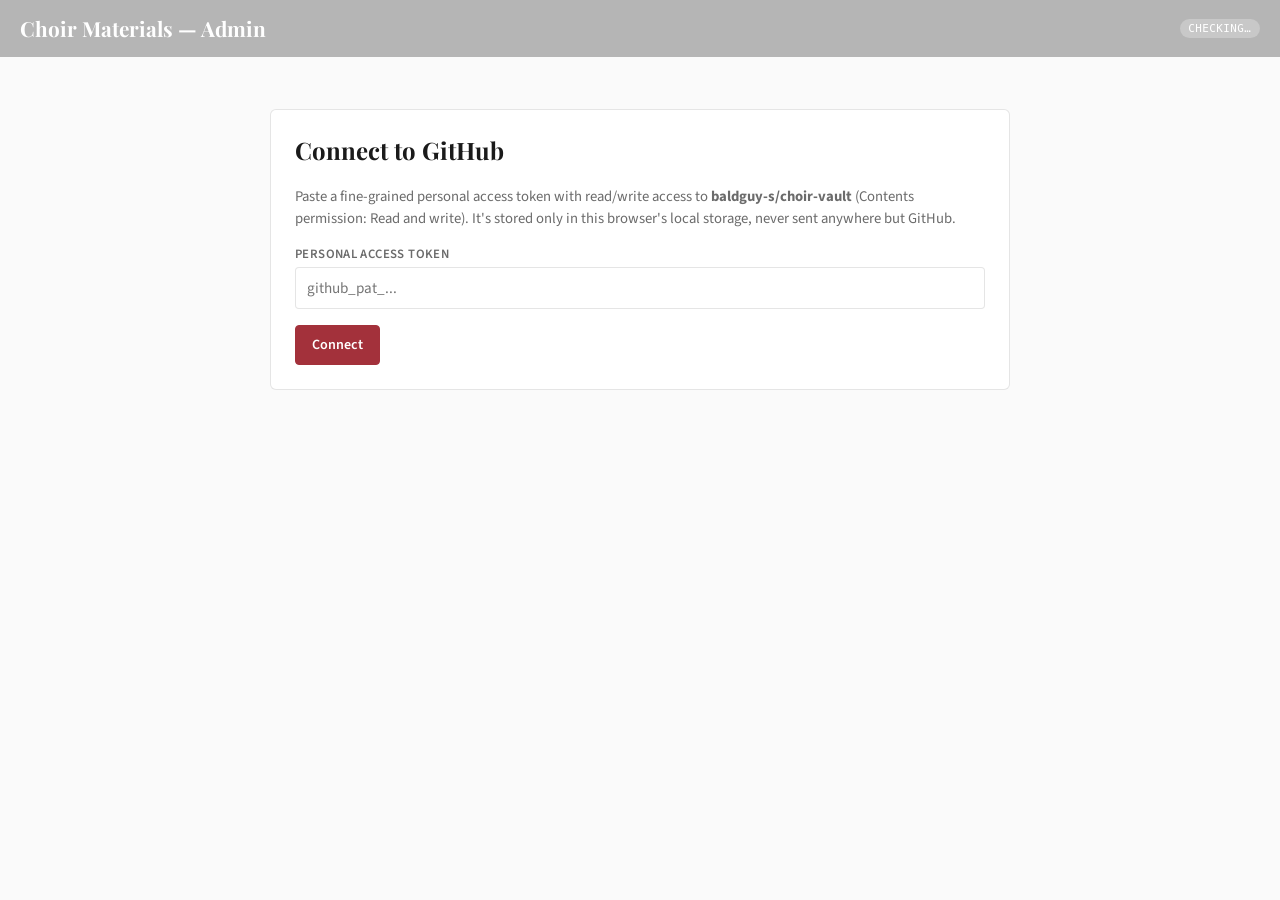
==== docs/choir-admin.html @ 335c47a0 "Fix link saving: auto-retry on stale SHA, add status feedback - saveSongs: on 422/409 conflict, re-f" ====
<!DOCTYPE html>
<html lang="en">
<head>
<meta charset="UTF-8">
<meta name="viewport" content="width=device-width, initial-scale=1">
<title>Choir Materials — Admin</title>
<link rel="preconnect" href="https://fonts.googleapis.com">
<link href="https://fonts.googleapis.com/css2?family=Playfair+Display:wght@600;700&family=Source+Sans+3:wght@400;600;700&display=swap" rel="stylesheet">
<style>
/* ================================================================
   Config — edit these three lines for your repo, then remove
   this comment. Everything else in the file is generic.
   ================================================================ */
:root {
  --paper: #FAFAFA;
  --red: #A3313B;
  --red-deep: #7E2530;
  --banner-gray: #B5B5B5;
  --offwhite: #F7F7F7;
  --ink: #1A1A1A;
  --slate: #6B6B6B;
  --line: rgba(0,0,0,0.10);
  --ok: #2F6B3A;
  --ok-bg: #E7F3E9;
  --warn-bg: #FBEAEA;
  --font-display: "Playfair Display", Georgia, serif;
  --font-body: "Source Sans 3", -apple-system, BlinkMacSystemFont, "Segoe UI", sans-serif;
  --font-mono: ui-monospace, SFMono-Regular, Menlo, Consolas, monospace;
}

* { box-sizing: border-box; }
html, body { margin: 0; padding: 0; background: var(--paper); color: var(--ink); font-family: var(--font-body); }
body { padding-bottom: 4rem; }
a { color: var(--red-deep); }
button { font-family: inherit; cursor: pointer; }
input, textarea, select { font-family: inherit; }
:focus-visible { outline: 2px solid var(--red-deep); outline-offset: 2px; }

.banner {
  background: var(--banner-gray);
  padding: 0.9rem 1.25rem;
  display: flex;
  align-items: center;
  gap: 0.75rem;
}
.banner h1 {
  font-family: var(--font-display);
  font-size: 1.3rem;
  font-weight: 700;
  color: #fff;
  margin: 0;
  flex: 1;
}
.conn-pill {
  font-family: var(--font-mono);
  font-size: 0.68rem;
  text-transform: uppercase;
  letter-spacing: 0.04em;
  padding: 0.2rem 0.55rem;
  border-radius: 999px;
  background: rgba(255,255,255,0.25);
  color: #fff;
}
.conn-pill.connected { background: var(--ok); }

.config-warning {
  background: var(--warn-bg);
  color: var(--red-deep);
  border-bottom: 1px solid var(--red);
  padding: 0.85rem 1.25rem;
  font-size: 0.9rem;
}
.config-warning code { background: rgba(0,0,0,0.06); padding: 0.1rem 0.3rem; border-radius: 3px; }

.wrap {
  max-width: 780px;
  margin: 0 auto;
  padding: 1.25rem;
}

/* PAT gate */
.gate-card {
  background: #fff;
  border: 1px solid var(--line);
  border-radius: 6px;
  padding: 1.5rem;
  margin-top: 2rem;
}
.gate-card h2 { font-family: var(--font-display); margin-top: 0; }
.gate-card p { color: var(--slate); font-size: 0.92rem; line-height: 1.5; }
.field-row { margin-bottom: 1rem; }
.field-row label {
  display: block;
  font-size: 0.8rem;
  font-weight: 600;
  color: var(--slate);
  margin-bottom: 0.3rem;
  text-transform: uppercase;
  letter-spacing: 0.03em;
}
.field-row input[type="text"],
.field-row input[type="password"],
.field-row input[type="url"],
.field-row textarea,
.field-row select {
  width: 100%;
  padding: 0.55rem 0.7rem;
  border: 1px solid var(--line);
  border-radius: 4px;
  font-size: 0.95rem;
  background: #fff;
  color: var(--ink);
}
.field-row textarea { resize: vertical; min-height: 4rem; }

.btn {
  display: inline-flex;
  align-items: center;
  gap: 0.4rem;
  padding: 0.55rem 1rem;
  border-radius: 4px;
  border: 1px solid var(--red);
  background: var(--red);
  color: #fff;
  font-weight: 600;
  font-size: 0.88rem;
}
.btn:hover { background: var(--red-deep); border-color: var(--red-deep); }
.btn.secondary { background: #fff; color: var(--red-deep); border-color: var(--red); }
.btn.secondary:hover { background: var(--warn-bg); }
.btn.plain { background: none; border-color: var(--line); color: var(--ink); }
.btn.danger { background: #fff; color: var(--red-deep); border-color: var(--red-deep); }
.btn.danger:hover { background: var(--red-deep); color: #fff; }
.btn:disabled { opacity: 0.55; cursor: default; }
.btn.small { padding: 0.35rem 0.7rem; font-size: 0.8rem; }

/* List view */
.toolbar { display: flex; gap: 0.6rem; margin-bottom: 1rem; flex-wrap: wrap; }
.toolbar input[type="search"] {
  flex: 1;
  min-width: 160px;
  padding: 0.55rem 0.7rem;
  border: 1px solid var(--line);
  border-radius: 4px;
  font-size: 0.95rem;
}

.tag-row { display: flex; gap: 0.35rem; flex-wrap: wrap; margin-bottom: 1rem; }
.tag-chip {
  font-family: var(--font-mono);
  font-size: 0.7rem;
  background: var(--offwhite);
  border: 1px solid var(--line);
  color: var(--slate);
  padding: 0.25rem 0.6rem;
  border-radius: 999px;
}
.tag-chip.active { background: var(--red); border-color: var(--red-deep); color: #fff; }

.song-row {
  background: #fff;
  border: 1px solid var(--line);
  border-left: 4px solid var(--banner-gray);
  border-radius: 4px;
  padding: 0.8rem 1rem;
  margin-bottom: 0.55rem;
  display: flex;
  align-items: center;
  gap: 0.75rem;
  cursor: pointer;
}
.song-row:hover { border-left-color: var(--red); }
.song-row .info { flex: 1; }
.song-row .title { font-family: var(--font-display); font-weight: 700; font-size: 1.05rem; }
.song-row .composer { color: var(--slate); font-size: 0.85rem; }
.song-row .counts { font-family: var(--font-mono); font-size: 0.72rem; color: var(--slate); margin-top: 0.2rem; }
.song-row .missing-flag { color: var(--red-deep); font-weight: 600; }

.empty-state { text-align: center; padding: 2.5rem 1rem; color: var(--slate); }
.empty-state .big { font-family: var(--font-display); font-size: 1.2rem; color: var(--ink); margin-bottom: 0.3rem; }

/* Detail view */
.detail-header { display: flex; align-items: center; gap: 0.75rem; margin-bottom: 1.25rem; }
.detail-header h2 { font-family: var(--font-display); margin: 0; flex: 1; }

.section-card {
  background: #fff;
  border: 1px solid var(--line);
  border-radius: 6px;
  padding: 1.1rem 1.2rem;
  margin-bottom: 1rem;
}
.section-card h3 {
  font-family: var(--font-mono);
  font-size: 0.75rem;
  text-transform: uppercase;
  letter-spacing: 0.06em;
  color: var(--red-deep);
  margin: 0 0 0.85rem;
}

.track-slot {
  display: flex;
  align-items: center;
  gap: 0.7rem;
  padding: 0.55rem 0;
  border-bottom: 1px solid var(--line);
}
.track-slot:last-child { border-bottom: none; }
.track-slot .part-name { width: 90px; font-weight: 600; font-size: 0.9rem; flex-shrink: 0; }
.track-slot .status { flex: 1; font-size: 0.82rem; color: var(--slate); }
.track-slot .status.present { color: var(--ok); }
.track-slot .status.uploading { color: var(--red-deep); }
.track-slot input[type="file"] { max-width: 160px; font-size: 0.78rem; }

.sheet-item {
  display: flex;
  align-items: center;
  gap: 0.6rem;
  padding: 0.5rem 0;
  border-bottom: 1px solid var(--line);
}
.sheet-item:last-child { border-bottom: none; }
.sheet-item img { width: 44px; height: 58px; object-fit: cover; border: 1px solid var(--line); border-radius: 3px; }
.sheet-pdf-thumb { width: 44px; height: 58px; border: 1px solid var(--line); border-radius: 3px; display: flex; align-items: center; justify-content: center; font-family: var(--font-mono); font-size: 0.6rem; font-weight: 700; color: var(--red); background: var(--offwhite); letter-spacing: 0.05em; flex-shrink: 0; }
.sheet-item .label-input { flex: 1; }
.sheet-item .reorder-btns { display: flex; flex-direction: column; gap: 2px; }
.sheet-item .reorder-btns button { padding: 0.1rem 0.4rem; font-size: 0.7rem; }

.link-item { display: flex; gap: 0.5rem; align-items: center; padding: 0.4rem 0; border-bottom: 1px solid var(--line); }
.link-item:last-child { border-bottom: none; }
.link-item input { flex: 1; }

.add-row { margin-top: 0.75rem; padding-top: 0.75rem; border-top: 1px dashed var(--line); }

.save-status { font-size: 0.8rem; color: var(--slate); margin-top: 0.5rem; }

.toast {
  position: fixed;
  bottom: 1.25rem;
  left: 50%;
  transform: translateX(-50%);
  background: var(--ink);
  color: #fff;
  padding: 0.6rem 1.1rem;
  border-radius: 6px;
  font-size: 0.85rem;
  z-index: 100;
  max-width: 90vw;
  box-shadow: 0 4px 14px rgba(0,0,0,0.25);
}
.toast.error { background: var(--red-deep); }

.checkbox-row { display: flex; align-items: center; gap: 0.5rem; font-size: 0.88rem; color: var(--slate); margin: 0.6rem 0; }

.danger-zone { border: 1px solid var(--red-deep); background: var(--warn-bg); }
</style>
</head>
<body>

<div class="banner">
  <h1>Choir Materials — Admin</h1>
  <span class="conn-pill" id="conn-pill">Checking&hellip;</span>
</div>

<div id="config-warning" class="config-warning" style="display:none">
  Repo not configured. Open this file and set <code>GH_OWNER</code> and
  <code>GH_REPO</code> near the top of the <code>&lt;script&gt;</code> block
  before using this page.
</div>

<div class="wrap" id="app-root"></div>

<script>
/* ================================================================
   CONFIG — set these three values for your repo
   ================================================================ */
const GH_OWNER = 'baldguy-s';
const GH_REPO  = 'choir-vault';
const GH_BRANCH = 'main';   // <-- branch to write to

const GH_PLACEHOLDERS = (GH_OWNER === 'owner' || GH_REPO === 'repo');
const PAT_STORAGE_KEY = 'gh_pat_choir_music';
const SONGS_PATH = 'docs/data/songs.json';
const TRACK_PARTS = ['Demo', 'Soprano', 'Alto', 'Tenor', 'Bass'];
const GH_API = 'https://api.github.com';

let STATE = {
  songs: [],
  sha: null,
  activeTag: null,
  searchQuery: '',
};

const root = document.getElementById('app-root');
const connPill = document.getElementById('conn-pill');

init();

async function init() {
  if (GH_PLACEHOLDERS) {
    document.getElementById('config-warning').style.display = 'block';
    connPill.textContent = 'Not configured';
    return;
  }

  const token = localStorage.getItem(PAT_STORAGE_KEY);
  if (!token) {
    renderPatGate();
    return;
  }

  connPill.textContent = 'Connecting…';
  try {
    await loadSongs();
    connPill.textContent = 'Connected';
    connPill.classList.add('connected');
    renderList();
  } catch (err) {
    console.error(err);
    connPill.textContent = 'Connection failed';
    renderPatGate(err.message);
  }
}

/* ---------------- PAT gate ---------------- */

function renderPatGate(errorMsg) {
  root.innerHTML = `
    <div class="gate-card">
      <h2>Connect to GitHub</h2>
      <p>Paste a fine-grained personal access token with read/write access to
      <strong>${escapeHtml(GH_OWNER)}/${escapeHtml(GH_REPO)}</strong> (Contents
      permission: Read and write). It's stored only in this browser's local
      storage, never sent anywhere but GitHub.</p>
      ${errorMsg ? `<p style="color:var(--red-deep)">${escapeHtml(errorMsg)}</p>` : ''}
      <div class="field-row">
        <label for="pat-input">Personal access token</label>
        <input type="password" id="pat-input" placeholder="github_pat_..." autocomplete="off">
      </div>
      <button class="btn" id="pat-save-btn">Connect</button>
    </div>`;

  document.getElementById('pat-save-btn').addEventListener('click', async () => {
    const val = document.getElementById('pat-input').value.trim();
    if (!val) return;
    localStorage.setItem(PAT_STORAGE_KEY, val);
    connPill.textContent = 'Connecting…';
    try {
      await loadSongs();
      connPill.textContent = 'Connected';
      connPill.classList.add('connected');
      renderList();
    } catch (err) {
      localStorage.removeItem(PAT_STORAGE_KEY);
      renderPatGate('Could not connect — check the token and repo permissions, then try again.');
    }
  });
}

/* ---------------- GitHub Contents API ---------------- */

function ghHeaders() {
  const token = localStorage.getItem(PAT_STORAGE_KEY);
  return {
    'Authorization': `Bearer ${token}`,
    'Accept': 'application/vnd.github+json',
  };
}

async function ghGetFile(path) {
  const res = await fetch(`${GH_API}/repos/${GH_OWNER}/${GH_REPO}/contents/${path}?ref=${GH_BRANCH}`, {
    headers: ghHeaders(),
  });
  if (res.status === 404) return null;
  if (!res.ok) throw new Error(`GitHub GET ${path} failed (${res.status})`);
  const data = await res.json();
  return { sha: data.sha, content: b64DecodeUnicode(data.content) };
}

async function ghPutText(path, contentStr, message, sha) {
  const body = {
    message,
    content: b64EncodeUnicode(contentStr),
    branch: GH_BRANCH,
  };
  if (sha) body.sha = sha;
  const res = await fetch(`${GH_API}/repos/${GH_OWNER}/${GH_REPO}/contents/${path}`, {
    method: 'PUT',
    headers: { ...ghHeaders(), 'Content-Type': 'application/json' },
    body: JSON.stringify(body),
  });
  if (!res.ok) {
    const err = await res.json().catch(() => ({}));
    throw new Error(`Save failed (${res.status}): ${err.message || 'unknown error'}`);
  }
  return res.json();
}

async function ghPutBase64(path, base64Content, message, sha) {
  const body = { message, content: base64Content, branch: GH_BRANCH };
  if (sha) body.sha = sha;
  const res = await fetch(`${GH_API}/repos/${GH_OWNER}/${GH_REPO}/contents/${path}`, {
    method: 'PUT',
    headers: { ...ghHeaders(), 'Content-Type': 'application/json' },
    body: JSON.stringify(body),
  });
  if (!res.ok) {
    const err = await res.json().catch(() => ({}));
    throw new Error(`Upload failed (${res.status}): ${err.message || 'unknown error'}`);
  }
  return res.json();
}

async function ghDeleteFile(path, sha, message) {
  const res = await fetch(`${GH_API}/repos/${GH_OWNER}/${GH_REPO}/contents/${path}`, {
    method: 'DELETE',
    headers: { ...ghHeaders(), 'Content-Type': 'application/json' },
    body: JSON.stringify({ message, sha, branch: GH_BRANCH }),
  });
  return res.ok;
}

async function loadSongs() {
  const file = await ghGetFile(SONGS_PATH);
  if (!file) {
    STATE.songs = [];
    STATE.sha = null;
    return;
  }
  const parsed = JSON.parse(file.content);
  STATE.songs = parsed.songs || [];
  STATE.sha = file.sha;
}

async function saveSongs(message) {
  const contentStr = JSON.stringify({ songs: STATE.songs }, null, 2) + '\n';
  try {
    const result = await ghPutText(SONGS_PATH, contentStr, message, STATE.sha);
    STATE.sha = result.content.sha;
  } catch (err) {
    if (/\b(422|409)\b/.test(err.message)) {
      // SHA is stale (repo was updated outside this session) — refresh and retry once
      const fresh = await ghGetFile(SONGS_PATH);
      if (fresh) STATE.sha = fresh.sha;
      const result = await ghPutText(SONGS_PATH, contentStr, message, STATE.sha);
      STATE.sha = result.content.sha;
    } else {
      throw err;
    }
  }
}

/* ---------------- List view ---------------- */

function renderList() {
  const allTags = Array.from(new Set(STATE.songs.flatMap(s => s.tags || []))).sort();
  let filtered = STATE.songs;
  if (STATE.activeTag) filtered = filtered.filter(s => (s.tags || []).includes(STATE.activeTag));
  if (STATE.searchQuery) {
    const q = STATE.searchQuery.toLowerCase();
    filtered = filtered.filter(s => s.title.toLowerCase().includes(q) || (s.composer || '').toLowerCase().includes(q));
  }
  filtered = filtered.slice().sort((a, b) => a.title.localeCompare(b.title));

  let html = `
    <div class="toolbar">
      <input type="search" id="search-input" placeholder="Search songs or composers…" value="${escapeAttr(STATE.searchQuery)}">
      <button class="btn" id="add-song-btn">+ Add song</button>
    </div>`;

  if (allTags.length) {
    html += `<div class="tag-row">
      <button class="tag-chip ${!STATE.activeTag ? 'active' : ''}" data-tag="">All</button>
      ${allTags.map(t => `<button class="tag-chip ${STATE.activeTag === t ? 'active' : ''}" data-tag="${escapeAttr(t)}">${escapeHtml(t)}</button>`).join('')}
    </div>`;
  }

  if (!filtered.length) {
    html += `<div class="empty-state"><div class="big">No songs</div><div>Add one to get started.</div></div>`;
  } else {
    html += filtered.map(song => `
      <div class="song-row" data-id="${escapeAttr(song.id)}">
        <div class="info">
          <div class="title">${escapeHtml(song.title)}</div>
          ${song.composer ? `<div class="composer">${escapeHtml(song.composer)}</div>` : ''}
          <div class="counts">${(song.tracks || []).length} track(s) &middot; ${(song.sheetMusic || []).length} page(s) &middot; ${(song.links || []).length} link(s)</div>
        </div>
      </div>`).join('');
  }

  root.innerHTML = html;

  document.getElementById('search-input').addEventListener('input', (e) => {
    STATE.searchQuery = e.target.value;
    renderList();
    document.getElementById('search-input').focus();
    const el = document.getElementById('search-input');
    el.selectionStart = el.selectionEnd = el.value.length;
  });
  document.getElementById('add-song-btn').addEventListener('click', () => renderAddSongForm());
  document.querySelectorAll('.tag-chip').forEach(chip => {
    chip.addEventListener('click', () => { STATE.activeTag = chip.dataset.tag || null; renderList(); });
  });
  document.querySelectorAll('.song-row').forEach(row => {
    row.addEventListener('click', () => renderDetail(row.dataset.id));
  });
}

function renderAddSongForm() {
  root.innerHTML = `
    <div class="detail-header">
      <button class="btn plain" id="back-btn">&larr; Back</button>
      <h2>Add song</h2>
    </div>
    <div class="section-card">
      <div class="field-row"><label for="new-title">Title</label><input type="text" id="new-title"></div>
      <div class="field-row"><label for="new-composer">Composer</label><input type="text" id="new-composer"></div>
      <div class="field-row"><label for="new-tags">Tags (comma separated)</label><input type="text" id="new-tags" placeholder="Hymn, Sunday Service"></div>
      <div class="field-row"><label for="new-notes">Notes</label><textarea id="new-notes"></textarea></div>
      <button class="btn" id="create-song-btn">Create song</button>
      <div class="save-status" id="create-status"></div>
    </div>`;

  document.getElementById('back-btn').addEventListener('click', renderList);
  document.getElementById('create-song-btn').addEventListener('click', async () => {
    const title = document.getElementById('new-title').value.trim();
    if (!title) { document.getElementById('create-status').textContent = 'Title is required.'; return; }
    const id = slugify(title);
    if (STATE.songs.some(s => s.id === id)) {
      document.getElementById('create-status').textContent = `A song with id "${id}" already exists — use a different title or edit that song instead.`;
      return;
    }
    const composer = document.getElementById('new-composer').value.trim();
    const tags = document.getElementById('new-tags').value.split(',').map(t => t.trim()).filter(Boolean);
    const notes = document.getElementById('new-notes').value.trim();

    const newSong = { id, title, composer, tags, notes, tracks: [], sheetMusic: [], links: [] };
    STATE.songs.push(newSong);

    const statusEl = document.getElementById('create-status');
    statusEl.textContent = 'Saving…';
    try {
      await saveSongs(`Add song: ${title}`);
      renderDetail(id);
    } catch (err) {
      STATE.songs.pop();
      statusEl.textContent = err.message;
    }
  });
}

/* ---------------- Detail view ---------------- */

function findSong(id) { return STATE.songs.find(s => s.id === id); }

function renderDetail(id) {
  const song = findSong(id);
  if (!song) { renderList(); return; }

  song.tracks = song.tracks || [];
  song.sheetMusic = song.sheetMusic || [];
  song.links = song.links || [];

  root.innerHTML = `
    <div class="detail-header">
      <button class="btn plain" id="back-btn">&larr; Back</button>
      <h2>${escapeHtml(song.title)}</h2>
    </div>

    <div class="section-card">
      <h3>Song info</h3>
      <div class="field-row"><label>Title</label><input type="text" id="edit-title" value="${escapeAttr(song.title)}"></div>
      <div class="field-row"><label>Composer</label><input type="text" id="edit-composer" value="${escapeAttr(song.composer || '')}"></div>
      <div class="field-row"><label>Tags (comma separated)</label><input type="text" id="edit-tags" value="${escapeAttr((song.tags || []).join(', '))}"></div>
      <div class="field-row"><label>Notes</label><textarea id="edit-notes">${escapeHtml(song.notes || '')}</textarea></div>
      <button class="btn" id="save-info-btn">Save info</button>
      <div class="save-status" id="info-status"></div>
    </div>

    <div class="section-card">
      <h3>Practice tracks</h3>
      <div id="tracks-list"></div>
    </div>

    <div class="section-card">
      <h3>Sheet music</h3>
      <div id="sheets-list"></div>
      <div class="add-row">
        <label class="field-row" style="margin-bottom:0.4rem">
          <span style="display:block;font-size:0.8rem;font-weight:600;color:var(--slate);text-transform:uppercase;letter-spacing:0.03em;margin-bottom:0.3rem">Add a page</span>
          <input type="file" id="add-sheet-input" accept="image/*,.pdf,application/pdf">
        </label>
      </div>
    </div>

    <div class="section-card">
      <h3>Reference links</h3>
      <div id="links-list"></div>
      <div class="add-row">
        <div class="field-row"><label>Label</label><input type="text" id="new-link-label" placeholder="Reference recording"></div>
        <div class="field-row"><label>URL</label><input type="url" id="new-link-url" placeholder="https://"></div>
        <button class="btn secondary small" id="add-link-btn">+ Add link</button>
        <div class="save-status" id="link-status"></div>
      </div>
    </div>

    <div class="section-card danger-zone">
      <h3 style="color:var(--red-deep)">Delete song</h3>
      <p style="font-size:0.85rem;color:var(--slate);margin-top:0">Removes this song from the list. Files in the repo are kept by default.</p>
      <label class="checkbox-row"><input type="checkbox" id="delete-files-checkbox"> Also delete this song's audio and image files from the repo</label>
      <button class="btn danger" id="delete-song-btn">Delete song</button>
    </div>
  `;

  document.getElementById('back-btn').addEventListener('click', renderList);
  wireInfoSave(song);
  renderTracks(song);
  renderSheets(song);
  renderLinks(song);
  wireDeleteSong(song);
}

function wireInfoSave(song) {
  document.getElementById('save-info-btn').addEventListener('click', async () => {
    const statusEl = document.getElementById('info-status');
    const prev = { title: song.title, composer: song.composer, tags: song.tags, notes: song.notes };
    song.title = document.getElementById('edit-title').value.trim() || song.title;
    song.composer = document.getElementById('edit-composer').value.trim();
    song.tags = document.getElementById('edit-tags').value.split(',').map(t => t.trim()).filter(Boolean);
    song.notes = document.getElementById('edit-notes').value.trim();
    statusEl.textContent = 'Saving…';
    try {
      await saveSongs(`Update info: ${song.title}`);
      statusEl.textContent = 'Saved.';
    } catch (err) {
      Object.assign(song, prev);
      statusEl.textContent = err.message;
    }
  });
}

/* ---- Tracks ---- */

function renderTracks(song) {
  const listEl = document.getElementById('tracks-list');
  listEl.innerHTML = TRACK_PARTS.map(part => {
    const existing = song.tracks.find(t => t.part === part);
    return `
      <div class="track-slot" data-part="${escapeAttr(part)}">
        <div class="part-name">${escapeHtml(part)}</div>
        <div class="status ${existing ? 'present' : ''}" id="status-${slugify(part)}">${existing ? 'Uploaded' : 'No file'}</div>
        <input type="file" accept="audio/*" data-part="${escapeAttr(part)}" class="track-upload">
        ${existing ? `<button class="btn plain small remove-track-btn" data-part="${escapeAttr(part)}">Remove</button>` : ''}
      </div>`;
  }).join('');

  listEl.querySelectorAll('.track-upload').forEach(input => {
    input.addEventListener('change', (e) => handleTrackUpload(song, input.dataset.part, e.target.files[0]));
  });
  listEl.querySelectorAll('.remove-track-btn').forEach(btn => {
    btn.addEventListener('click', () => handleTrackRemove(song, btn.dataset.part));
  });
}

async function handleTrackUpload(song, part, file) {
  if (!file) return;
  if (file.size > 15 * 1024 * 1024) {
    if (!confirm(`This file is ${(file.size / 1024 / 1024).toFixed(1)} MB — larger than the recommended 15 MB limit. Upload anyway?`)) return;
  }
  const statusEl = document.getElementById(`status-${slugify(part)}`);
  statusEl.textContent = 'Uploading…';
  statusEl.classList.add('uploading');
  try {
    const base64 = await fileToBase64(file);
    const ext = (file.name.split('.').pop() || 'mp3').toLowerCase();
    const appPath = `audio/${song.id}/${slugify(part)}.${ext}`;
    const repoPath = `docs/${appPath}`;

    const existingFile = await ghGetFile(repoPath).catch(() => null);
    await ghPutBase64(repoPath, base64, `Upload ${part} track: ${song.title}`, existingFile ? existingFile.sha : undefined);

    const trackIndex = song.tracks.findIndex(t => t.part === part);
    const trackEntry = { part, file: appPath };
    if (trackIndex >= 0) song.tracks[trackIndex] = trackEntry;
    else song.tracks.push(trackEntry);

    await saveSongs(`Update tracks: ${song.title}`);
    renderTracks(song);
  } catch (err) {
    statusEl.textContent = err.message;
    statusEl.classList.remove('uploading');
  }
}

async function handleTrackRemove(song, part) {
  if (!confirm(`Remove the ${part} track? This deletes the entry, not the file in the repo.`)) return;
  song.tracks = song.tracks.filter(t => t.part !== part);
  try {
    await saveSongs(`Remove track: ${part} — ${song.title}`);
    renderTracks(song);
  } catch (err) {
    showToast(err.message, true);
  }
}

/* ---- Sheet music ---- */

function renderSheets(song) {
  const listEl = document.getElementById('sheets-list');
  if (!song.sheetMusic.length) {
    listEl.innerHTML = `<div style="color:var(--slate);font-size:0.88rem">No pages yet.</div>`;
  } else {
    listEl.innerHTML = song.sheetMusic.map((s, i) => `
      <div class="sheet-item" data-index="${i}">
        ${isPdf(s.file)
          ? `<div class="sheet-pdf-thumb">PDF</div>`
          : `<img src="https://raw.githubusercontent.com/${GH_OWNER}/${GH_REPO}/${GH_BRANCH}/docs/${s.file}" alt="">`}
        <input type="text" class="label-input sheet-label-input" value="${escapeAttr(s.label || '')}" placeholder="Label">
        <div class="reorder-btns">
          <button class="btn plain sheet-up" ${i === 0 ? 'disabled' : ''}>&uarr;</button>
          <button class="btn plain sheet-down" ${i === song.sheetMusic.length - 1 ? 'disabled' : ''}>&darr;</button>
        </div>
        <button class="btn plain small sheet-remove">Remove</button>
      </div>`).join('');
  }

  listEl.querySelectorAll('.sheet-label-input').forEach((input, i) => {
    input.addEventListener('change', async () => {
      song.sheetMusic[i].label = input.value.trim();
      try { await saveSongs(`Update sheet label: ${song.title}`); }
      catch (err) { showToast(err.message, true); }
    });
  });
  listEl.querySelectorAll('.sheet-up').forEach((btn, i) => {
    btn.addEventListener('click', () => moveSheet(song, i, i - 1));
  });
  listEl.querySelectorAll('.sheet-down').forEach((btn, i) => {
    btn.addEventListener('click', () => moveSheet(song, i, i + 1));
  });
  listEl.querySelectorAll('.sheet-remove').forEach((btn, i) => {
    btn.addEventListener('click', () => removeSheet(song, i));
  });

  document.getElementById('add-sheet-input').onchange = (e) => handleSheetUpload(song, e.target.files[0]);
}

async function moveSheet(song, from, to) {
  if (to < 0 || to >= song.sheetMusic.length) return;
  const [item] = song.sheetMusic.splice(from, 1);
  song.sheetMusic.splice(to, 0, item);
  try {
    await saveSongs(`Reorder sheet music: ${song.title}`);
    renderSheets(song);
  } catch (err) { showToast(err.message, true); }
}

async function removeSheet(song, index) {
  if (!confirm('Remove this page? This deletes the entry, not the file in the repo.')) return;
  song.sheetMusic.splice(index, 1);
  try {
    await saveSongs(`Remove sheet page: ${song.title}`);
    renderSheets(song);
  } catch (err) { showToast(err.message, true); }
}

async function handleSheetUpload(song, file) {
  if (!file) return;
  if (file.size > 15 * 1024 * 1024) {
    if (!confirm(`This file is ${(file.size / 1024 / 1024).toFixed(1)} MB — larger than the recommended 15 MB limit. Upload anyway?`)) return;
  }
  const input = document.getElementById('add-sheet-input');
  input.disabled = true;
  try {
    const base64 = await fileToBase64(file);
    const ext = (file.name.split('.').pop() || 'jpg').toLowerCase();
    const pageNum = song.sheetMusic.length + 1;
    const appPath = `images/${song.id}/page-${pageNum}-${Date.now()}.${ext}`;
    const repoPath = `docs/${appPath}`;

    await ghPutBase64(repoPath, base64, `Add sheet music page: ${song.title}`);
    song.sheetMusic.push({ label: `Page ${pageNum}`, file: appPath });
    await saveSongs(`Add sheet music page: ${song.title}`);
    renderSheets(song);
  } catch (err) {
    showToast(err.message, true);
  } finally {
    input.disabled = false;
  }
}

/* ---- Links ---- */

function renderLinks(song) {
  const listEl = document.getElementById('links-list');
  if (!song.links.length) {
    listEl.innerHTML = `<div style="color:var(--slate);font-size:0.88rem">No links yet.</div>`;
  } else {
    listEl.innerHTML = song.links.map((l, i) => `
      <div class="link-item" data-index="${i}">
        <input type="text" class="link-label-input" value="${escapeAttr(l.label || '')}" placeholder="Label">
        <input type="url" class="link-url-input" value="${escapeAttr(l.url || '')}" placeholder="https://">
        <button class="btn plain small link-remove">Remove</button>
      </div>`).join('');
  }

  listEl.querySelectorAll('.link-item').forEach((row, i) => {
    row.querySelector('.link-label-input').addEventListener('change', () => saveLinkEdit(song, i));
    row.querySelector('.link-url-input').addEventListener('change', () => saveLinkEdit(song, i));
    row.querySelector('.link-remove').addEventListener('click', () => removeLink(song, i));
  });

  document.getElementById('add-link-btn').onclick = () => addLink(song);
}

async function saveLinkEdit(song, i) {
  const row = document.querySelectorAll('.link-item')[i];
  song.links[i].label = row.querySelector('.link-label-input').value.trim();
  song.links[i].url = row.querySelector('.link-url-input').value.trim();
  try { await saveSongs(`Update link: ${song.title}`); }
  catch (err) { showToast(err.message, true); }
}

async function removeLink(song, i) {
  song.links.splice(i, 1);
  try { await saveSongs(`Remove link: ${song.title}`); renderLinks(song); }
  catch (err) { showToast(err.message, true); }
}

async function addLink(song) {
  const label = document.getElementById('new-link-label').value.trim();
  const url = document.getElementById('new-link-url').value.trim();
  const statusEl = document.getElementById('link-status');
  if (!url) { statusEl.textContent = 'Please enter a URL.'; return; }
  const btn = document.getElementById('add-link-btn');
  btn.disabled = true;
  statusEl.textContent = 'Saving…';
  song.links.push({ label: label || url, url });
  try {
    await saveSongs(`Add link: ${song.title}`);
    document.getElementById('new-link-label').value = '';
    document.getElementById('new-link-url').value = '';
    statusEl.textContent = 'Link saved.';
    renderLinks(song);
  } catch (err) {
    song.links.pop();
    statusEl.textContent = 'Save failed: ' + err.message;
  } finally {
    btn.disabled = false;
  }
}

/* ---- Delete song ---- */

function wireDeleteSong(song) {
  document.getElementById('delete-song-btn').addEventListener('click', async () => {
    if (!confirm(`Delete "${song.title}"? This cannot be undone from here.`)) return;
    const deleteFiles = document.getElementById('delete-files-checkbox').checked;

    STATE.songs = STATE.songs.filter(s => s.id !== song.id);
    try {
      await saveSongs(`Delete song: ${song.title}`);
      if (deleteFiles) {
        await deleteSongFiles(song);
      }
      renderList();
    } catch (err) {
      STATE.songs.push(song);
      showToast(err.message, true);
    }
  });
}

async function deleteSongFiles(song) {
  const paths = [
    ...song.tracks.map(t => `docs/${t.file}`),
    ...song.sheetMusic.map(s => `docs/${s.file}`),
  ];
  for (const path of paths) {
    try {
      const file = await ghGetFile(path);
      if (file) await ghDeleteFile(path, file.sha, `Delete file for removed song: ${song.title}`);
    } catch (err) {
      console.error('Could not delete', path, err);
    }
  }
}

/* ---------------- Utilities ---------------- */

function isPdf(file) {
  return (file || '').toLowerCase().endsWith('.pdf');
}

function slugify(str) {
  return String(str).toLowerCase().trim().replace(/[^a-z0-9]+/g, '-').replace(/^-+|-+$/g, '');
}

function fileToBase64(file) {
  return new Promise((resolve, reject) => {
    const reader = new FileReader();
    reader.onload = () => resolve(reader.result.split(',')[1]);
    reader.onerror = reject;
    reader.readAsDataURL(file);
  });
}

function b64EncodeUnicode(str) {
  const bytes = new TextEncoder().encode(str);
  let binary = '';
  bytes.forEach(b => binary += String.fromCharCode(b));
  return btoa(binary);
}

function b64DecodeUnicode(b64) {
  const binary = atob(b64.replace(/\n/g, ''));
  const bytes = new Uint8Array([...binary].map(c => c.charCodeAt(0)));
  return new TextDecoder().decode(bytes);
}

function escapeHtml(str) {
  return String(str).replace(/[&<>"']/g, ch => ({ '&':'&amp;','<':'&lt;','>':'&gt;','"':'&quot;',"'":'&#39;' }[ch]));
}
function escapeAttr(str) { return escapeHtml(str); }

function showToast(msg, isError) {
  const toast = document.createElement('div');
  toast.className = 'toast' + (isError ? ' error' : '');
  toast.textContent = msg;
  document.body.appendChild(toast);
  setTimeout(() => toast.remove(), 3500);
}
</script>
</body>
</html>
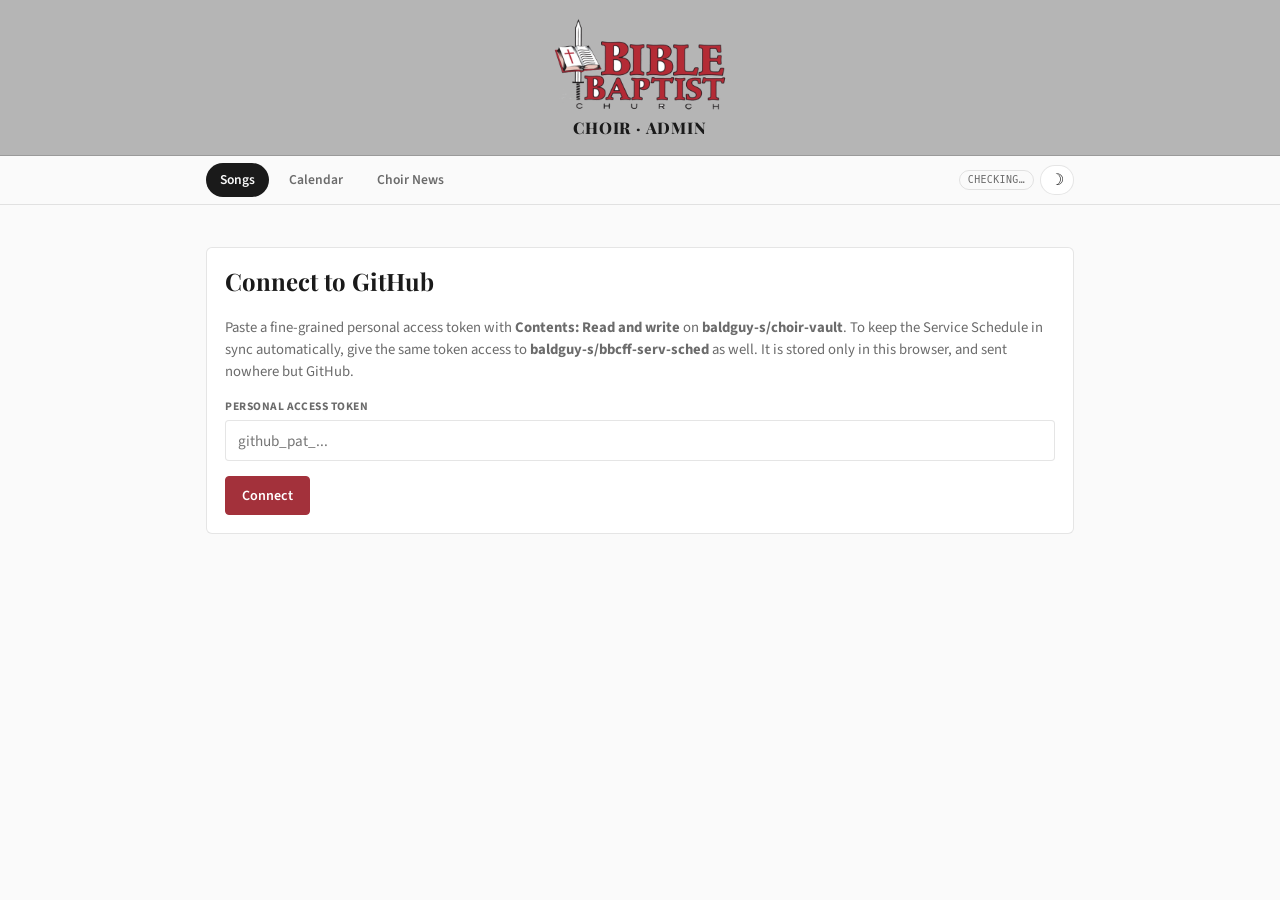
==== commit 8b293a0c: "Rebuild choir app: dynamic, mobile-first, calendar + news, schedule sync Public app: - Header matche" ====
--- a/docs/choir-admin.html
+++ b/docs/choir-admin.html
@@ -2,337 +2,435 @@
 <html lang="en">
 <head>
 <meta charset="UTF-8">
-<meta name="viewport" content="width=device-width, initial-scale=1">
-<title>Choir Materials — Admin</title>
+<meta name="viewport" content="width=device-width, initial-scale=1, viewport-fit=cover">
+<title>Choir — Admin</title>
+<meta name="theme-color" content="#B5B5B5">
 <link rel="preconnect" href="https://fonts.googleapis.com">
-<link href="https://fonts.googleapis.com/css2?family=Playfair+Display:wght@600;700&family=Source+Sans+3:wght@400;600;700&display=swap" rel="stylesheet">
+<link href="https://fonts.googleapis.com/css2?family=Playfair+Display:wght@700;800;900&family=Source+Sans+3:wght@400;500;600;700&display=swap" rel="stylesheet">
 <style>
-/* ================================================================
-   Config — edit these three lines for your repo, then remove
-   this comment. Everything else in the file is generic.
-   ================================================================ */
 :root {
   --paper: #FAFAFA;
+  --paper-dim: #F0F0F0;
+  --card: #FFFFFF;
+  --line: rgba(0,0,0,0.10);
+  --ink: #1A1A1A;
+  --slate: #6B6B6B;
   --red: #A3313B;
   --red-deep: #7E2530;
   --banner-gray: #B5B5B5;
-  --offwhite: #F7F7F7;
-  --ink: #1A1A1A;
-  --slate: #6B6B6B;
-  --line: rgba(0,0,0,0.10);
   --ok: #2F6B3A;
   --ok-bg: #E7F3E9;
   --warn-bg: #FBEAEA;
+  --radius: 4px;
   --font-display: "Playfair Display", Georgia, serif;
   --font-body: "Source Sans 3", -apple-system, BlinkMacSystemFont, "Segoe UI", sans-serif;
   --font-mono: ui-monospace, SFMono-Regular, Menlo, Consolas, monospace;
 }
 
+body.dark-mode {
+  --paper: #17181A;
+  --paper-dim: #232426;
+  --card: #1F2022;
+  --line: rgba(255,255,255,0.12);
+  --ink: #F0EFEC;
+  --slate: #A3A3A3;
+  --red: #C6505C;
+  --red-deep: #E08691;
+  --banner-gray: #4A4A4A;
+  --ok: #8FC79B;
+  --ok-bg: #25381F;
+  --warn-bg: #3A2323;
+}
+
 * { box-sizing: border-box; }
-html, body { margin: 0; padding: 0; background: var(--paper); color: var(--ink); font-family: var(--font-body); }
+html { font-size: 16px; }
+html, body { margin: 0; padding: 0; background: var(--paper); color: var(--ink); font-family: var(--font-body); -webkit-font-smoothing: antialiased; }
 body { padding-bottom: 4rem; }
 a { color: var(--red-deep); }
 button { font-family: inherit; cursor: pointer; }
 input, textarea, select { font-family: inherit; }
 :focus-visible { outline: 2px solid var(--red-deep); outline-offset: 2px; }
 
-.banner {
+/* ---------- Banner (matches the public app + Service Schedule) ---------- */
+
+header.site {
   background: var(--banner-gray);
-  padding: 0.9rem 1.25rem;
-  display: flex;
-  align-items: center;
-  gap: 0.75rem;
-}
-.banner h1 {
+  color: var(--ink);
+  padding: 18px 18px 14px;
+  text-align: center;
+  border-bottom: 1px solid rgba(0,0,0,0.15);
+}
+header.site img.logo-img { max-width: 180px; width: 55%; height: auto; display: block; margin: 0 auto 6px; }
+header.site h1 {
   font-family: var(--font-display);
-  font-size: 1.3rem;
-  font-weight: 700;
-  color: #fff;
-  margin: 0;
-  flex: 1;
-}
+  font-weight: 800; font-size: 1rem;
+  margin: 2px 0 3px; letter-spacing: .05em; text-transform: uppercase;
+}
+
+.sticky-bar { position: sticky; top: 0; z-index: 30; background: var(--paper); border-bottom: 1px solid var(--line); }
+.sticky-bar-inner { max-width: 900px; margin: 0 auto; padding: .45rem 1rem; display: flex; align-items: center; gap: .4rem; flex-wrap: wrap; }
+.bar-spacer { flex: 1; }
+
+.tab-btn {
+  background: none; border: 1px solid transparent; color: var(--slate);
+  font-size: .85rem; font-weight: 600; padding: .4rem .8rem; border-radius: 999px;
+}
+.tab-btn.active { background: var(--ink); color: var(--paper); }
+.tab-btn:hover { color: var(--red-deep); }
+
 .conn-pill {
-  font-family: var(--font-mono);
-  font-size: 0.68rem;
-  text-transform: uppercase;
-  letter-spacing: 0.04em;
-  padding: 0.2rem 0.55rem;
-  border-radius: 999px;
-  background: rgba(255,255,255,0.25);
-  color: #fff;
-}
-.conn-pill.connected { background: var(--ok); }
-
-.config-warning {
-  background: var(--warn-bg);
-  color: var(--red-deep);
-  border-bottom: 1px solid var(--red);
-  padding: 0.85rem 1.25rem;
-  font-size: 0.9rem;
-}
-.config-warning code { background: rgba(0,0,0,0.06); padding: 0.1rem 0.3rem; border-radius: 3px; }
-
-.wrap {
-  max-width: 780px;
-  margin: 0 auto;
-  padding: 1.25rem;
-}
-
-/* PAT gate */
-.gate-card {
-  background: #fff;
-  border: 1px solid var(--line);
-  border-radius: 6px;
-  padding: 1.5rem;
-  margin-top: 2rem;
-}
+  font-family: var(--font-mono); font-size: .62rem; text-transform: uppercase;
+  letter-spacing: .04em; padding: .2rem .5rem; border-radius: 999px;
+  border: 1px solid var(--line); color: var(--slate);
+}
+.conn-pill.connected { background: var(--ok); border-color: var(--ok); color: #fff; }
+.conn-pill.bad { border-color: var(--red-deep); color: var(--red-deep); }
+
+.icon-btn { background: var(--card); border: 1px solid var(--line); color: var(--ink); padding: .35rem .55rem; border-radius: 999px; font-size: 1rem; line-height: 1; }
+
+.config-warning { background: var(--warn-bg); color: var(--red-deep); border-bottom: 1px solid var(--red); padding: .85rem 1.25rem; font-size: .9rem; }
+.config-warning code { background: rgba(0,0,0,0.06); padding: .1rem .3rem; border-radius: 3px; }
+
+.wrap { max-width: 900px; margin: 0 auto; padding: 1.1rem 1rem 1rem; }
+
+/* ---------- Cards + fields ---------- */
+
+.gate-card, .section-card {
+  background: var(--card); border: 1px solid var(--line);
+  border-radius: 6px; padding: 1.1rem 1.15rem; margin-bottom: 1rem;
+}
+.gate-card { margin-top: 1.5rem; }
 .gate-card h2 { font-family: var(--font-display); margin-top: 0; }
-.gate-card p { color: var(--slate); font-size: 0.92rem; line-height: 1.5; }
-.field-row { margin-bottom: 1rem; }
-.field-row label {
-  display: block;
-  font-size: 0.8rem;
-  font-weight: 600;
-  color: var(--slate);
-  margin-bottom: 0.3rem;
-  text-transform: uppercase;
-  letter-spacing: 0.03em;
-}
-.field-row input[type="text"],
-.field-row input[type="password"],
-.field-row input[type="url"],
-.field-row textarea,
-.field-row select {
-  width: 100%;
-  padding: 0.55rem 0.7rem;
-  border: 1px solid var(--line);
-  border-radius: 4px;
-  font-size: 0.95rem;
-  background: #fff;
-  color: var(--ink);
+.gate-card p { color: var(--slate); font-size: .92rem; line-height: 1.5; }
+
+.section-card h3 {
+  font-family: var(--font-mono); font-size: .72rem; text-transform: uppercase;
+  letter-spacing: .06em; color: var(--red-deep); margin: 0 0 .85rem;
+  display: flex; align-items: center; gap: .5rem; flex-wrap: wrap;
+}
+.section-card h3 .h3-note { font-family: var(--font-body); text-transform: none; letter-spacing: 0; color: var(--slate); font-weight: 400; font-size: .78rem; }
+
+.field-row { margin-bottom: .9rem; }
+.field-row label, .field-label {
+  display: block; font-size: .72rem; font-weight: 700; color: var(--slate);
+  margin-bottom: .3rem; text-transform: uppercase; letter-spacing: .04em;
+}
+.field-row input[type="text"], .field-row input[type="password"], .field-row input[type="url"],
+.field-row input[type="date"], .field-row textarea, .field-row select,
+.inline-input, .inline-select {
+  width: 100%; padding: .55rem .7rem; border: 1px solid var(--line);
+  border-radius: var(--radius); font-size: .95rem; background: var(--card); color: var(--ink);
 }
 .field-row textarea { resize: vertical; min-height: 4rem; }
+.field-row textarea.lyrics-input { min-height: 11rem; font-size: .9rem; line-height: 1.55; }
+.field-hint { font-size: .78rem; color: var(--slate); margin-top: .3rem; line-height: 1.45; }
 
 .btn {
-  display: inline-flex;
-  align-items: center;
-  gap: 0.4rem;
-  padding: 0.55rem 1rem;
-  border-radius: 4px;
-  border: 1px solid var(--red);
-  background: var(--red);
-  color: #fff;
-  font-weight: 600;
-  font-size: 0.88rem;
+  display: inline-flex; align-items: center; gap: .4rem;
+  padding: .55rem 1rem; border-radius: var(--radius);
+  border: 1px solid var(--red); background: var(--red); color: #fff;
+  font-weight: 600; font-size: .88rem;
 }
 .btn:hover { background: var(--red-deep); border-color: var(--red-deep); }
-.btn.secondary { background: #fff; color: var(--red-deep); border-color: var(--red); }
+.btn.secondary { background: var(--card); color: var(--red-deep); border-color: var(--red); }
 .btn.secondary:hover { background: var(--warn-bg); }
-.btn.plain { background: none; border-color: var(--line); color: var(--ink); }
-.btn.danger { background: #fff; color: var(--red-deep); border-color: var(--red-deep); }
+.btn.plain { background: var(--card); border-color: var(--line); color: var(--ink); }
+.btn.plain:hover { border-color: var(--red); color: var(--red-deep); background: var(--card); }
+.btn.danger { background: var(--card); color: var(--red-deep); border-color: var(--red-deep); }
 .btn.danger:hover { background: var(--red-deep); color: #fff; }
-.btn:disabled { opacity: 0.55; cursor: default; }
-.btn.small { padding: 0.35rem 0.7rem; font-size: 0.8rem; }
-
-/* List view */
-.toolbar { display: flex; gap: 0.6rem; margin-bottom: 1rem; flex-wrap: wrap; }
+.btn:disabled { opacity: .55; cursor: default; }
+.btn.small { padding: .35rem .65rem; font-size: .78rem; }
+.btn.tiny { padding: .2rem .45rem; font-size: .7rem; font-family: var(--font-mono); }
+
+.btn-row { display: flex; gap: .5rem; flex-wrap: wrap; align-items: center; }
+
+/* ---------- Songs list ---------- */
+
+.toolbar { display: flex; gap: .5rem; margin-bottom: .9rem; flex-wrap: wrap; }
 .toolbar input[type="search"] {
-  flex: 1;
-  min-width: 160px;
-  padding: 0.55rem 0.7rem;
-  border: 1px solid var(--line);
-  border-radius: 4px;
-  font-size: 0.95rem;
-}
-
-.tag-row { display: flex; gap: 0.35rem; flex-wrap: wrap; margin-bottom: 1rem; }
+  flex: 1; min-width: 150px; padding: .55rem .7rem;
+  border: 1px solid var(--line); border-radius: var(--radius);
+  font-size: .95rem; background: var(--card); color: var(--ink);
+}
+
+.tag-row { display: flex; gap: .35rem; flex-wrap: wrap; margin-bottom: 1rem; }
 .tag-chip {
-  font-family: var(--font-mono);
-  font-size: 0.7rem;
-  background: var(--offwhite);
-  border: 1px solid var(--line);
-  color: var(--slate);
-  padding: 0.25rem 0.6rem;
-  border-radius: 999px;
+  font-family: var(--font-mono); font-size: .68rem; background: var(--paper-dim);
+  border: 1px solid var(--line); color: var(--slate); padding: .25rem .6rem; border-radius: 999px;
 }
 .tag-chip.active { background: var(--red); border-color: var(--red-deep); color: #fff; }
 
 .song-row {
-  background: #fff;
-  border: 1px solid var(--line);
-  border-left: 4px solid var(--banner-gray);
-  border-radius: 4px;
-  padding: 0.8rem 1rem;
-  margin-bottom: 0.55rem;
-  display: flex;
-  align-items: center;
-  gap: 0.75rem;
-  cursor: pointer;
+  background: var(--card); border: 1px solid var(--line); border-left: 4px solid var(--banner-gray);
+  border-radius: var(--radius); padding: .75rem .9rem; margin-bottom: .5rem;
+  display: flex; align-items: center; gap: .7rem; cursor: pointer;
 }
 .song-row:hover { border-left-color: var(--red); }
-.song-row .info { flex: 1; }
-.song-row .title { font-family: var(--font-display); font-weight: 700; font-size: 1.05rem; }
-.song-row .composer { color: var(--slate); font-size: 0.85rem; }
-.song-row .counts { font-family: var(--font-mono); font-size: 0.72rem; color: var(--slate); margin-top: 0.2rem; }
-.song-row .missing-flag { color: var(--red-deep); font-weight: 600; }
-
-.empty-state { text-align: center; padding: 2.5rem 1rem; color: var(--slate); }
-.empty-state .big { font-family: var(--font-display); font-size: 1.2rem; color: var(--ink); margin-bottom: 0.3rem; }
-
-/* Detail view */
-.detail-header { display: flex; align-items: center; gap: 0.75rem; margin-bottom: 1.25rem; }
-.detail-header h2 { font-family: var(--font-display); margin: 0; flex: 1; }
-
-.section-card {
-  background: #fff;
-  border: 1px solid var(--line);
-  border-radius: 6px;
-  padding: 1.1rem 1.2rem;
-  margin-bottom: 1rem;
-}
-.section-card h3 {
-  font-family: var(--font-mono);
-  font-size: 0.75rem;
-  text-transform: uppercase;
-  letter-spacing: 0.06em;
-  color: var(--red-deep);
-  margin: 0 0 0.85rem;
-}
-
-.track-slot {
-  display: flex;
-  align-items: center;
-  gap: 0.7rem;
-  padding: 0.55rem 0;
-  border-bottom: 1px solid var(--line);
-}
-.track-slot:last-child { border-bottom: none; }
-.track-slot .part-name { width: 90px; font-weight: 600; font-size: 0.9rem; flex-shrink: 0; }
-.track-slot .status { flex: 1; font-size: 0.82rem; color: var(--slate); }
-.track-slot .status.present { color: var(--ok); }
-.track-slot .status.uploading { color: var(--red-deep); }
-.track-slot input[type="file"] { max-width: 160px; font-size: 0.78rem; }
-
-.sheet-item {
-  display: flex;
-  align-items: center;
-  gap: 0.6rem;
-  padding: 0.5rem 0;
-  border-bottom: 1px solid var(--line);
-}
-.sheet-item:last-child { border-bottom: none; }
-.sheet-item img { width: 44px; height: 58px; object-fit: cover; border: 1px solid var(--line); border-radius: 3px; }
-.sheet-pdf-thumb { width: 44px; height: 58px; border: 1px solid var(--line); border-radius: 3px; display: flex; align-items: center; justify-content: center; font-family: var(--font-mono); font-size: 0.6rem; font-weight: 700; color: var(--red); background: var(--offwhite); letter-spacing: 0.05em; flex-shrink: 0; }
-.sheet-item .label-input { flex: 1; }
-.sheet-item .reorder-btns { display: flex; flex-direction: column; gap: 2px; }
-.sheet-item .reorder-btns button { padding: 0.1rem 0.4rem; font-size: 0.7rem; }
-
-.link-item { display: flex; gap: 0.5rem; align-items: center; padding: 0.4rem 0; border-bottom: 1px solid var(--line); }
-.link-item:last-child { border-bottom: none; }
-.link-item input { flex: 1; }
-
-.add-row { margin-top: 0.75rem; padding-top: 0.75rem; border-top: 1px dashed var(--line); }
-
-.save-status { font-size: 0.8rem; color: var(--slate); margin-top: 0.5rem; }
+.song-row .info { flex: 1; min-width: 0; }
+.song-row .title { font-family: var(--font-display); font-weight: 700; font-size: 1.02rem; display: flex; align-items: center; gap: .4rem; flex-wrap: wrap; }
+.song-row .counts { font-family: var(--font-mono); font-size: .68rem; color: var(--slate); margin-top: .2rem; }
+.song-row .chev { color: var(--slate); font-size: 1.1rem; }
+
+.pre-badge {
+  font-family: var(--font-mono); font-size: .58rem; font-weight: 700; text-transform: uppercase;
+  letter-spacing: .05em; color: #fff; background: var(--slate); padding: .12rem .4rem; border-radius: 999px;
+}
+
+.empty-state { text-align: center; padding: 2.2rem 1rem; color: var(--slate); }
+.empty-state .big { font-family: var(--font-display); font-size: 1.15rem; color: var(--ink); margin-bottom: .3rem; }
+
+/* ---------- Detail ---------- */
+
+.detail-header { display: flex; align-items: center; gap: .7rem; margin-bottom: 1.1rem; flex-wrap: wrap; }
+.detail-header h2 { font-family: var(--font-display); margin: 0; flex: 1; font-size: 1.3rem; min-width: 0; word-break: break-word; }
+
+/* ---------- Track / sheet / link rows ---------- */
+
+.item-row {
+  display: grid; gap: .5rem; align-items: center;
+  padding: .6rem 0; border-bottom: 1px solid var(--line);
+  grid-template-columns: 1fr;
+}
+.item-row:last-of-type { border-bottom: none; }
+
+.item-row .row-meta { font-family: var(--font-mono); font-size: .66rem; color: var(--slate); word-break: break-all; }
+.item-row .row-actions { display: flex; gap: .3rem; align-items: center; flex-wrap: wrap; }
+.reorder-btns { display: flex; gap: .2rem; }
+
+@media (min-width: 620px) {
+  .track-row { grid-template-columns: auto minmax(0,1fr) minmax(0,1.1fr) auto; }
+  .sheet-row { grid-template-columns: auto minmax(0,1fr) minmax(0,1fr) auto; }
+  .link-row  { grid-template-columns: minmax(0,1fr) minmax(0,1.3fr) auto; }
+  .cal-song-row { grid-template-columns: auto minmax(0,1fr) 6rem minmax(0,1fr) auto; }
+}
+
+.replace-input { font-size: .72rem; max-width: 100%; color: var(--slate); }
+
+.add-block { margin-top: .9rem; padding-top: .9rem; border-top: 1px dashed var(--line); }
+
+.preset-row { display: flex; gap: .3rem; flex-wrap: wrap; margin-bottom: .6rem; align-items: center; }
+.preset-chip {
+  font-family: var(--font-mono); font-size: .68rem; background: var(--paper-dim);
+  border: 1px solid var(--line); color: var(--ink); padding: .25rem .6rem; border-radius: 999px;
+}
+.preset-chip:hover { background: var(--red); border-color: var(--red-deep); color: #fff; }
+
+.save-status { font-size: .78rem; color: var(--slate); margin-top: .5rem; min-height: 1.1em; }
+.save-status.ok { color: var(--ok); }
+.save-status.err { color: var(--red-deep); }
+
+.checkbox-row { display: flex; align-items: flex-start; gap: .5rem; font-size: .88rem; color: var(--ink); margin: .6rem 0; }
+.checkbox-row input { margin-top: .2rem; flex-shrink: 0; }
+.checkbox-row .cb-note { display: block; font-size: .78rem; color: var(--slate); }
+
+.danger-zone { border-color: var(--red-deep); background: var(--warn-bg); }
+.danger-zone h3 { color: var(--red-deep); }
+
+/* ---------- Calendar editor ---------- */
+
+.svc-card {
+  background: var(--card); border: 1px solid var(--line);
+  border-left: 4px solid var(--red); border-radius: var(--radius);
+  padding: .8rem .9rem; margin-bottom: .8rem;
+}
+.svc-head { display: flex; gap: .5rem; align-items: center; flex-wrap: wrap; margin-bottom: .5rem; }
+.svc-title { font-family: var(--font-display); font-weight: 700; font-size: 1.02rem; flex: 1; min-width: 9rem; }
+.svc-past { font-family: var(--font-mono); font-size: .58rem; text-transform: uppercase; letter-spacing: .05em; color: #fff; background: var(--slate); padding: .12rem .4rem; border-radius: 999px; }
+.svc-edit-row { display: grid; gap: .5rem; grid-template-columns: 1fr; margin-bottom: .6rem; }
+@media (min-width: 620px) { .svc-edit-row { grid-template-columns: minmax(0,1fr) minmax(0,1fr); } }
+
+.tbd-note { font-size: .85rem; color: var(--slate); font-style: italic; padding: .3rem 0; }
+
+/* ---------- News editor ---------- */
+
+.paste-box {
+  min-height: 11rem; max-height: 26rem; overflow-y: auto;
+  border: 1px solid var(--line); border-radius: var(--radius);
+  padding: .7rem .8rem; background: var(--card); color: var(--ink);
+  font-size: .93rem; line-height: 1.55;
+}
+.paste-box:empty::before { content: attr(data-placeholder); color: var(--slate); }
+.paste-box p { margin: 0 0 .7rem; }
+.paste-box ul, .paste-box ol { margin: 0 0 .7rem; padding-left: 1.3rem; }
+.paste-box h3, .paste-box h4 { font-family: var(--font-display); font-size: 1rem; margin: .8rem 0 .3rem; }
+.paste-box blockquote { margin: 0 0 .7rem; padding-left: .8rem; border-left: 3px solid var(--line); color: var(--slate); }
+
+/* ---------- Sync card ---------- */
+
+.sync-card { border-color: var(--line); }
+.sync-log { font-family: var(--font-mono); font-size: .7rem; color: var(--slate); line-height: 1.6; margin-top: .5rem; white-space: pre-wrap; }
+
+/* ---------- Toast ---------- */
 
 .toast {
-  position: fixed;
-  bottom: 1.25rem;
-  left: 50%;
-  transform: translateX(-50%);
-  background: var(--ink);
-  color: #fff;
-  padding: 0.6rem 1.1rem;
-  border-radius: 6px;
-  font-size: 0.85rem;
-  z-index: 100;
-  max-width: 90vw;
+  position: fixed; bottom: 1.25rem; left: 50%; transform: translateX(-50%);
+  background: var(--ink); color: var(--paper); padding: .6rem 1.05rem;
+  border-radius: 6px; font-size: .85rem; z-index: 100; max-width: 92vw;
   box-shadow: 0 4px 14px rgba(0,0,0,0.25);
 }
-.toast.error { background: var(--red-deep); }
-
-.checkbox-row { display: flex; align-items: center; gap: 0.5rem; font-size: 0.88rem; color: var(--slate); margin: 0.6rem 0; }
-
-.danger-zone { border: 1px solid var(--red-deep); background: var(--warn-bg); }
+.toast.error { background: var(--red-deep); color: #fff; }
 </style>
 </head>
 <body>
 
-<div class="banner">
-  <h1>Choir Materials — Admin</h1>
-  <span class="conn-pill" id="conn-pill">Checking&hellip;</span>
+<header class="site">
+  <img class="logo-img" src="icons/bbcff-logo.png" alt="Bible Baptist Church of Fort Fairfield logo">
+  <h1>Choir &middot; Admin</h1>
+</header>
+
+<div class="sticky-bar">
+  <div class="sticky-bar-inner">
+    <button class="tab-btn" data-tab="songs">Songs</button>
+    <button class="tab-btn" data-tab="calendar">Calendar</button>
+    <button class="tab-btn" data-tab="news">Choir News</button>
+    <span class="bar-spacer"></span>
+    <span class="conn-pill" id="conn-pill">Checking&hellip;</span>
+    <button class="icon-btn" id="theme-btn" aria-label="Toggle dark mode" title="Toggle dark mode">&#9789;</button>
+  </div>
 </div>
 
 <div id="config-warning" class="config-warning" style="display:none">
   Repo not configured. Open this file and set <code>GH_OWNER</code> and
-  <code>GH_REPO</code> near the top of the <code>&lt;script&gt;</code> block
-  before using this page.
+  <code>GH_REPO</code> near the top of the <code>&lt;script&gt;</code> block before using this page.
 </div>
 
 <div class="wrap" id="app-root"></div>
 
 <script>
 /* ================================================================
-   CONFIG — set these three values for your repo
+   CONFIG
    ================================================================ */
-const GH_OWNER = 'baldguy-s';
-const GH_REPO  = 'choir-vault';
-const GH_BRANCH = 'main';   // <-- branch to write to
+const GH_OWNER  = 'baldguy-s';
+const GH_REPO   = 'choir-vault';
+const GH_BRANCH = 'main';
+
+const SONGS_PATH    = 'docs/data/songs.json';
+const CALENDAR_PATH = 'docs/data/calendar.json';
+
+/* Standard voice-part names, offered as quick-picks. Any custom name is allowed. */
+const TRACK_PARTS = ['Demo', 'Soprano', 'Alto', 'Tenor', 'Bass'];
+
+const PAT_STORAGE_KEY = 'gh_pat_choir_music';
+const GH_API = 'https://api.github.com';
+
+/* --- Service Schedule repo: this app is the source of truth for choir slot/solo --- */
+const SCHED_OWNER  = 'baldguy-s';
+const SCHED_REPO   = 'bbcff-serv-sched';
+const SCHED_BRANCH = 'main';
+const SCHED_PATH   = 'schedule-data.json';
+const SCHED_PAT_KEY = 'gh_pat_sched_sync';   /* optional; falls back to the main token */
+
+/* Only Sunday services carry a choir block in the schedule app's model. */
+const SCHED_SYNC_TYPES = ['sunday_am', 'sunday_pm'];
+
+const SERVICE_TYPES = {
+  sunday_am: { short: 'Morning',   long: 'Sunday Morning',  order: 0 },
+  sunday_pm: { short: 'Evening',   long: 'Sunday Evening',  order: 1 },
+  wednesday: { short: 'Wednesday', long: 'Wednesday',       order: 2 },
+  special:   { short: 'Special',   long: 'Special Service', order: 3 },
+};
+
+const SLOT_OPTIONS = ['', '1', '4'];
 
 const GH_PLACEHOLDERS = (GH_OWNER === 'owner' || GH_REPO === 'repo');
-const PAT_STORAGE_KEY = 'gh_pat_choir_music';
-const SONGS_PATH = 'docs/data/songs.json';
-const TRACK_PARTS = ['Demo', 'Soprano', 'Alto', 'Tenor', 'Bass'];
-const GH_API = 'https://api.github.com';
+const THEME_KEY = 'choir_admin_theme';
 
 let STATE = {
   songs: [],
-  sha: null,
+  songsSha: null,
+  calendar: { news: { subject: '', date: '', html: '', updated: '' }, services: [] },
+  calSha: null,
+  tab: 'songs',
   activeTag: null,
   searchQuery: '',
 };
 
 const root = document.getElementById('app-root');
 const connPill = document.getElementById('conn-pill');
+const themeBtn = document.getElementById('theme-btn');
 
 init();
 
 async function init() {
+  applyStoredTheme();
+  themeBtn.addEventListener('click', toggleTheme);
+
+  document.querySelectorAll('.tab-btn').forEach(btn => {
+    btn.addEventListener('click', () => {
+      STATE.tab = btn.dataset.tab;
+      renderTab();
+    });
+  });
+
   if (GH_PLACEHOLDERS) {
     document.getElementById('config-warning').style.display = 'block';
-    connPill.textContent = 'Not configured';
+    setConn('Not configured', 'bad');
     return;
   }
 
-  const token = localStorage.getItem(PAT_STORAGE_KEY);
-  if (!token) {
-    renderPatGate();
-    return;
-  }
-
-  connPill.textContent = 'Connecting…';
+  if (!getToken()) { renderPatGate(); return; }
+
+  setConn('Connecting…');
   try {
-    await loadSongs();
-    connPill.textContent = 'Connected';
-    connPill.classList.add('connected');
-    renderList();
+    await Promise.all([loadSongs(), loadCalendar()]);
+    setConn('Connected', 'connected');
+    renderTab();
   } catch (err) {
     console.error(err);
-    connPill.textContent = 'Connection failed';
+    setConn('Connection failed', 'bad');
     renderPatGate(err.message);
   }
 }
 
+function setConn(text, cls) {
+  connPill.textContent = text;
+  connPill.className = 'conn-pill' + (cls ? ' ' + cls : '');
+}
+
+function syncTabButtons() {
+  document.querySelectorAll('.tab-btn').forEach(b => {
+    b.classList.toggle('active', b.dataset.tab === STATE.tab);
+  });
+}
+
+/* ---------------- Theme ---------------- */
+
+function applyStoredTheme() {
+  let pref = null;
+  try { pref = localStorage.getItem(THEME_KEY); } catch {}
+  if (pref === null && window.matchMedia) {
+    pref = window.matchMedia('(prefers-color-scheme: dark)').matches ? 'dark' : 'light';
+  }
+  setTheme(pref === 'dark');
+}
+
+function setTheme(dark) {
+  document.body.classList.toggle('dark-mode', dark);
+  themeBtn.innerHTML = dark ? '&#9788;' : '&#9789;';
+}
+
+function toggleTheme() {
+  const dark = !document.body.classList.contains('dark-mode');
+  setTheme(dark);
+  try { localStorage.setItem(THEME_KEY, dark ? 'dark' : 'light'); } catch {}
+}
+
 /* ---------------- PAT gate ---------------- */
 
+function getToken() {
+  try { return localStorage.getItem(PAT_STORAGE_KEY); } catch { return null; }
+}
+
 function renderPatGate(errorMsg) {
+  syncTabButtons();
   root.innerHTML = `
     <div class="gate-card">
       <h2>Connect to GitHub</h2>
-      <p>Paste a fine-grained personal access token with read/write access to
-      <strong>${escapeHtml(GH_OWNER)}/${escapeHtml(GH_REPO)}</strong> (Contents
-      permission: Read and write). It's stored only in this browser's local
-      storage, never sent anywhere but GitHub.</p>
+      <p>Paste a fine-grained personal access token with <strong>Contents: Read and write</strong> on
+      <strong>${escapeHtml(GH_OWNER)}/${escapeHtml(GH_REPO)}</strong>. To keep the Service Schedule in
+      sync automatically, give the same token access to
+      <strong>${escapeHtml(SCHED_OWNER)}/${escapeHtml(SCHED_REPO)}</strong> as well.
+      It is stored only in this browser, and sent nowhere but GitHub.</p>
       ${errorMsg ? `<p style="color:var(--red-deep)">${escapeHtml(errorMsg)}</p>` : ''}
       <div class="field-row">
         <label for="pat-input">Personal access token</label>
@@ -341,79 +439,78 @@
       <button class="btn" id="pat-save-btn">Connect</button>
     </div>`;
 
+  document.getElementById('pat-input').addEventListener('keydown', e => {
+    if (e.key === 'Enter') document.getElementById('pat-save-btn').click();
+  });
+
   document.getElementById('pat-save-btn').addEventListener('click', async () => {
     const val = document.getElementById('pat-input').value.trim();
     if (!val) return;
-    localStorage.setItem(PAT_STORAGE_KEY, val);
-    connPill.textContent = 'Connecting…';
+    try { localStorage.setItem(PAT_STORAGE_KEY, val); } catch {}
+    setConn('Connecting…');
     try {
-      await loadSongs();
-      connPill.textContent = 'Connected';
-      connPill.classList.add('connected');
-      renderList();
+      await Promise.all([loadSongs(), loadCalendar()]);
+      setConn('Connected', 'connected');
+      renderTab();
     } catch (err) {
-      localStorage.removeItem(PAT_STORAGE_KEY);
+      try { localStorage.removeItem(PAT_STORAGE_KEY); } catch {}
+      setConn('Connection failed', 'bad');
       renderPatGate('Could not connect — check the token and repo permissions, then try again.');
     }
   });
 }
 
-/* ---------------- GitHub Contents API ---------------- */
-
-function ghHeaders() {
-  const token = localStorage.getItem(PAT_STORAGE_KEY);
+/* ================================================================
+   GitHub Contents API
+   ================================================================ */
+
+function ghHeaders(token) {
   return {
-    'Authorization': `Bearer ${token}`,
+    'Authorization': `Bearer ${token || getToken()}`,
     'Accept': 'application/vnd.github+json',
   };
 }
 
-async function ghGetFile(path) {
-  const res = await fetch(`${GH_API}/repos/${GH_OWNER}/${GH_REPO}/contents/${path}?ref=${GH_BRANCH}`, {
-    headers: ghHeaders(),
-  });
+async function apiGetFile(owner, repo, branch, path, token) {
+  const url = `${GH_API}/repos/${owner}/${repo}/contents/${encodePath(path)}?ref=${encodeURIComponent(branch)}`;
+  const res = await fetch(url, { headers: ghHeaders(token) });
   if (res.status === 404) return null;
-  if (!res.ok) throw new Error(`GitHub GET ${path} failed (${res.status})`);
+  if (!res.ok) {
+    const err = new Error(`GitHub GET ${path} failed (${res.status})`);
+    err.status = res.status;
+    throw err;
+  }
   const data = await res.json();
   return { sha: data.sha, content: b64DecodeUnicode(data.content) };
 }
 
-async function ghPutText(path, contentStr, message, sha) {
-  const body = {
-    message,
-    content: b64EncodeUnicode(contentStr),
-    branch: GH_BRANCH,
-  };
+async function apiPut(owner, repo, branch, path, base64Content, message, sha, token) {
+  const body = { message, content: base64Content, branch };
   if (sha) body.sha = sha;
-  const res = await fetch(`${GH_API}/repos/${GH_OWNER}/${GH_REPO}/contents/${path}`, {
+  const res = await fetch(`${GH_API}/repos/${owner}/${repo}/contents/${encodePath(path)}`, {
     method: 'PUT',
-    headers: { ...ghHeaders(), 'Content-Type': 'application/json' },
+    headers: { ...ghHeaders(token), 'Content-Type': 'application/json' },
     body: JSON.stringify(body),
   });
   if (!res.ok) {
     const err = await res.json().catch(() => ({}));
-    throw new Error(`Save failed (${res.status}): ${err.message || 'unknown error'}`);
+    const e = new Error(`Save failed (${res.status}): ${err.message || 'unknown error'}`);
+    e.status = res.status;
+    throw e;
   }
   return res.json();
 }
 
-async function ghPutBase64(path, base64Content, message, sha) {
-  const body = { message, content: base64Content, branch: GH_BRANCH };
-  if (sha) body.sha = sha;
-  const res = await fetch(`${GH_API}/repos/${GH_OWNER}/${GH_REPO}/contents/${path}`, {
-    method: 'PUT',
-    headers: { ...ghHeaders(), 'Content-Type': 'application/json' },
-    body: JSON.stringify(body),
-  });
-  if (!res.ok) {
-    const err = await res.json().catch(() => ({}));
-    throw new Error(`Upload failed (${res.status}): ${err.message || 'unknown error'}`);
-  }
-  return res.json();
+function ghGetFile(path) { return apiGetFile(GH_OWNER, GH_REPO, GH_BRANCH, path); }
+function ghPutText(path, contentStr, message, sha) {
+  return apiPut(GH_OWNER, GH_REPO, GH_BRANCH, path, b64EncodeUnicode(contentStr), message, sha);
+}
+function ghPutBase64(path, base64, message, sha) {
+  return apiPut(GH_OWNER, GH_REPO, GH_BRANCH, path, base64, message, sha);
 }
 
 async function ghDeleteFile(path, sha, message) {
-  const res = await fetch(`${GH_API}/repos/${GH_OWNER}/${GH_REPO}/contents/${path}`, {
+  const res = await fetch(`${GH_API}/repos/${GH_OWNER}/${GH_REPO}/contents/${encodePath(path)}`, {
     method: 'DELETE',
     headers: { ...ghHeaders(), 'Content-Type': 'application/json' },
     body: JSON.stringify({ message, sha, branch: GH_BRANCH }),
@@ -421,51 +518,120 @@
   return res.ok;
 }
 
+/* Delete a repo file given its app-relative path (e.g. 'audio/song/bass.mp3'). */
+async function deleteRepoFile(appPath, message) {
+  const repoPath = `docs/${appPath}`;
+  try {
+    const file = await ghGetFile(repoPath);
+    if (!file) return true;            /* already gone */
+    return await ghDeleteFile(repoPath, file.sha, message);
+  } catch (err) {
+    console.error('Could not delete', repoPath, err);
+    return false;
+  }
+}
+
+function encodePath(path) {
+  return String(path).split('/').map(encodeURIComponent).join('/');
+}
+
+/* ---------------- Load / save ---------------- */
+
 async function loadSongs() {
   const file = await ghGetFile(SONGS_PATH);
-  if (!file) {
-    STATE.songs = [];
-    STATE.sha = null;
-    return;
-  }
+  if (!file) { STATE.songs = []; STATE.songsSha = null; return; }
   const parsed = JSON.parse(file.content);
   STATE.songs = parsed.songs || [];
-  STATE.sha = file.sha;
-}
-
-async function saveSongs(message) {
-  const contentStr = JSON.stringify({ songs: STATE.songs }, null, 2) + '\n';
+  STATE.songsSha = file.sha;
+}
+
+async function loadCalendar() {
+  const file = await ghGetFile(CALENDAR_PATH);
+  if (!file) {
+    STATE.calendar = { news: { subject: '', date: '', html: '', updated: '' }, services: [] };
+    STATE.calSha = null;
+    return;
+  }
+  const parsed = JSON.parse(file.content);
+  STATE.calendar = {
+    news: parsed.news || { subject: '', date: '', html: '', updated: '' },
+    services: parsed.services || [],
+  };
+  STATE.calSha = file.sha;
+}
+
+/* Retries once on 409/422, which means the file changed since we loaded it
+   (e.g. a git push landed while this page was open). */
+async function saveJsonWithRetry(path, dataObj, message, shaKey, stringify) {
+  const contentStr = stringify ? stringify(dataObj) : JSON.stringify(dataObj, null, 2) + '\n';
   try {
-    const result = await ghPutText(SONGS_PATH, contentStr, message, STATE.sha);
-    STATE.sha = result.content.sha;
+    const result = await ghPutText(path, contentStr, message, STATE[shaKey]);
+    STATE[shaKey] = result.content.sha;
   } catch (err) {
     if (/\b(422|409)\b/.test(err.message)) {
-      // SHA is stale (repo was updated outside this session) — refresh and retry once
-      const fresh = await ghGetFile(SONGS_PATH);
-      if (fresh) STATE.sha = fresh.sha;
-      const result = await ghPutText(SONGS_PATH, contentStr, message, STATE.sha);
-      STATE.sha = result.content.sha;
+      const fresh = await ghGetFile(path);
+      if (fresh) STATE[shaKey] = fresh.sha;
+      const result = await ghPutText(path, contentStr, message, STATE[shaKey]);
+      STATE[shaKey] = result.content.sha;
     } else {
       throw err;
     }
   }
 }
 
-/* ---------------- List view ---------------- */
-
-function renderList() {
+function saveSongs(message) {
+  return saveJsonWithRetry(SONGS_PATH, { songs: STATE.songs }, message, 'songsSha');
+}
+
+function saveCalendarFile(message) {
+  return saveJsonWithRetry(CALENDAR_PATH, STATE.calendar, message, 'calSha');
+}
+
+/* Saves the calendar, then pushes slot/solo to the Service Schedule repo. */
+async function saveCalendar(message, statusEl) {
+  setStatus(statusEl, 'Saving…');
+  await saveCalendarFile(message);
+  setStatus(statusEl, 'Saved. Syncing schedule…', 'ok');
+  try {
+    const report = await syncScheduleRepo();
+    setStatus(statusEl, `Saved. ${report.message}`, 'ok');
+  } catch (err) {
+    setStatus(statusEl, `Saved, but the schedule sync failed: ${err.message}`, 'err');
+  }
+}
+
+/* ================================================================
+   Tab router
+   ================================================================ */
+
+function renderTab() {
+  syncTabButtons();
+  if (STATE.tab === 'calendar') renderCalendarTab();
+  else if (STATE.tab === 'news') renderNewsTab();
+  else renderSongList();
+}
+
+/* ================================================================
+   Songs tab
+   ================================================================ */
+
+function renderSongList() {
   const allTags = Array.from(new Set(STATE.songs.flatMap(s => s.tags || []))).sort();
+
   let filtered = STATE.songs;
   if (STATE.activeTag) filtered = filtered.filter(s => (s.tags || []).includes(STATE.activeTag));
   if (STATE.searchQuery) {
     const q = STATE.searchQuery.toLowerCase();
-    filtered = filtered.filter(s => s.title.toLowerCase().includes(q) || (s.composer || '').toLowerCase().includes(q));
+    filtered = filtered.filter(s =>
+      s.title.toLowerCase().includes(q) ||
+      (s.tags || []).some(t => t.toLowerCase().includes(q)) ||
+      (s.notes || '').toLowerCase().includes(q));
   }
   filtered = filtered.slice().sort((a, b) => a.title.localeCompare(b.title));
 
   let html = `
     <div class="toolbar">
-      <input type="search" id="search-input" placeholder="Search songs or composers…" value="${escapeAttr(STATE.searchQuery)}">
+      <input type="search" id="search-input" placeholder="Search songs, tags or notes…" value="${escapeAttr(STATE.searchQuery)}">
       <button class="btn" id="add-song-btn">+ Add song</button>
     </div>`;
 
@@ -482,28 +648,30 @@
     html += filtered.map(song => `
       <div class="song-row" data-id="${escapeAttr(song.id)}">
         <div class="info">
-          <div class="title">${escapeHtml(song.title)}</div>
-          ${song.composer ? `<div class="composer">${escapeHtml(song.composer)}</div>` : ''}
-          <div class="counts">${(song.tracks || []).length} track(s) &middot; ${(song.sheetMusic || []).length} page(s) &middot; ${(song.links || []).length} link(s)</div>
-        </div>
+          <div class="title">${escapeHtml(song.title)}${song.preRelease ? '<span class="pre-badge">Pre-release</span>' : ''}</div>
+          <div class="counts">${(song.tracks || []).length} track(s) &middot; ${(song.sheetMusic || []).length} file(s) &middot; ${(song.links || []).length} link(s)</div>
+        </div>
+        <div class="chev">&rsaquo;</div>
       </div>`).join('');
   }
 
   root.innerHTML = html;
 
-  document.getElementById('search-input').addEventListener('input', (e) => {
+  const searchInput = document.getElementById('search-input');
+  searchInput.addEventListener('input', (e) => {
     STATE.searchQuery = e.target.value;
-    renderList();
-    document.getElementById('search-input').focus();
+    renderSongList();
     const el = document.getElementById('search-input');
+    el.focus();
     el.selectionStart = el.selectionEnd = el.value.length;
   });
-  document.getElementById('add-song-btn').addEventListener('click', () => renderAddSongForm());
+
+  document.getElementById('add-song-btn').addEventListener('click', renderAddSongForm);
   document.querySelectorAll('.tag-chip').forEach(chip => {
-    chip.addEventListener('click', () => { STATE.activeTag = chip.dataset.tag || null; renderList(); });
+    chip.addEventListener('click', () => { STATE.activeTag = chip.dataset.tag || null; renderSongList(); });
   });
   document.querySelectorAll('.song-row').forEach(row => {
-    row.addEventListener('click', () => renderDetail(row.dataset.id));
+    row.addEventListener('click', () => renderSongDetail(row.dataset.id));
   });
 }
 
@@ -515,52 +683,64 @@
     </div>
     <div class="section-card">
       <div class="field-row"><label for="new-title">Title</label><input type="text" id="new-title"></div>
-      <div class="field-row"><label for="new-composer">Composer</label><input type="text" id="new-composer"></div>
-      <div class="field-row"><label for="new-tags">Tags (comma separated)</label><input type="text" id="new-tags" placeholder="Hymn, Sunday Service"></div>
+      <div class="field-row"><label for="new-tags">Tags (comma separated)</label><input type="text" id="new-tags" placeholder="Christmas, Solo"></div>
       <div class="field-row"><label for="new-notes">Notes</label><textarea id="new-notes"></textarea></div>
+      <label class="checkbox-row">
+        <input type="checkbox" id="new-prerelease">
+        <span>Pre-Release
+          <span class="cb-note">Hidden from the choir app. Use this to load files and notes before the song goes live.</span>
+        </span>
+      </label>
       <button class="btn" id="create-song-btn">Create song</button>
       <div class="save-status" id="create-status"></div>
     </div>`;
 
-  document.getElementById('back-btn').addEventListener('click', renderList);
+  document.getElementById('back-btn').addEventListener('click', renderSongList);
   document.getElementById('create-song-btn').addEventListener('click', async () => {
+    const statusEl = document.getElementById('create-status');
     const title = document.getElementById('new-title').value.trim();
-    if (!title) { document.getElementById('create-status').textContent = 'Title is required.'; return; }
+    if (!title) { setStatus(statusEl, 'Title is required.', 'err'); return; }
     const id = slugify(title);
+    if (!id) { setStatus(statusEl, 'That title cannot be turned into an id — add some letters or numbers.', 'err'); return; }
     if (STATE.songs.some(s => s.id === id)) {
-      document.getElementById('create-status').textContent = `A song with id "${id}" already exists — use a different title or edit that song instead.`;
+      setStatus(statusEl, `A song with id "${id}" already exists — edit that song instead.`, 'err');
       return;
     }
-    const composer = document.getElementById('new-composer').value.trim();
-    const tags = document.getElementById('new-tags').value.split(',').map(t => t.trim()).filter(Boolean);
-    const notes = document.getElementById('new-notes').value.trim();
-
-    const newSong = { id, title, composer, tags, notes, tracks: [], sheetMusic: [], links: [] };
+
+    const newSong = {
+      id,
+      title,
+      tags: document.getElementById('new-tags').value.split(',').map(t => t.trim()).filter(Boolean),
+      notes: document.getElementById('new-notes').value.trim(),
+      lyrics: '',
+      preRelease: document.getElementById('new-prerelease').checked,
+      tracks: [], sheetMusic: [], links: [],
+    };
     STATE.songs.push(newSong);
 
-    const statusEl = document.getElementById('create-status');
-    statusEl.textContent = 'Saving…';
+    setStatus(statusEl, 'Saving…');
     try {
       await saveSongs(`Add song: ${title}`);
-      renderDetail(id);
+      renderSongDetail(id);
     } catch (err) {
       STATE.songs.pop();
-      statusEl.textContent = err.message;
+      setStatus(statusEl, err.message, 'err');
     }
   });
 }
 
-/* ---------------- Detail view ---------------- */
+/* ---------------- Song detail ---------------- */
 
 function findSong(id) { return STATE.songs.find(s => s.id === id); }
 
-function renderDetail(id) {
+function renderSongDetail(id) {
   const song = findSong(id);
-  if (!song) { renderList(); return; }
+  if (!song) { renderSongList(); return; }
 
   song.tracks = song.tracks || [];
   song.sheetMusic = song.sheetMusic || [];
   song.links = song.links || [];
+  MULTI_QUEUE = [];   /* don't carry a staged batch across songs */
 
   root.innerHTML = `
     <div class="detail-header">
@@ -571,33 +751,80 @@
     <div class="section-card">
       <h3>Song info</h3>
       <div class="field-row"><label>Title</label><input type="text" id="edit-title" value="${escapeAttr(song.title)}"></div>
-      <div class="field-row"><label>Composer</label><input type="text" id="edit-composer" value="${escapeAttr(song.composer || '')}"></div>
       <div class="field-row"><label>Tags (comma separated)</label><input type="text" id="edit-tags" value="${escapeAttr((song.tags || []).join(', '))}"></div>
       <div class="field-row"><label>Notes</label><textarea id="edit-notes">${escapeHtml(song.notes || '')}</textarea></div>
+      <div class="field-row">
+        <label>Lyrics</label>
+        <textarea id="edit-lyrics" class="lyrics-input">${escapeHtml(song.lyrics || '')}</textarea>
+        <div class="field-hint">Shown in a collapsible panel on the song page, and searchable. Line breaks are kept.</div>
+      </div>
+      <label class="checkbox-row">
+        <input type="checkbox" id="edit-prerelease" ${song.preRelease ? 'checked' : ''}>
+        <span>Pre-Release
+          <span class="cb-note">Hidden from the choir app. Files and notes stay attached and go live when you uncheck this.</span>
+        </span>
+      </label>
       <button class="btn" id="save-info-btn">Save info</button>
       <div class="save-status" id="info-status"></div>
     </div>
 
     <div class="section-card">
-      <h3>Practice tracks</h3>
+      <h3>Practice tracks <span class="h3-note">Tab order in the app follows this list.</span></h3>
       <div id="tracks-list"></div>
+      <div class="add-block">
+        <div class="field-label">Add several at once</div>
+        <div class="field-row">
+          <input type="file" id="multi-track-input" accept="audio/*" multiple>
+          <div class="field-hint">
+            Pick all the parts together. Voice parts are read from the file names
+            (<code>BASS - Song.m4a</code> &rarr; Bass) and you can correct any of them before uploading.
+          </div>
+        </div>
+        <div id="multi-stage"></div>
+      </div>
+
+      <div class="add-block">
+        <div class="field-label">Add one track</div>
+        <div class="preset-row">
+          ${TRACK_PARTS.map(p => `<button class="preset-chip" data-preset="${escapeAttr(p)}" type="button">${escapeHtml(p)}</button>`).join('')}
+        </div>
+        <div class="field-row">
+          <label for="new-track-name">Track name</label>
+          <input type="text" id="new-track-name" placeholder="Bass, Tenor 2, Piano only…">
+          <div class="field-hint">Names the tab in the app and the uploaded file.</div>
+        </div>
+        <div class="field-row">
+          <label for="new-track-file">Audio file</label>
+          <input type="file" id="new-track-file" accept="audio/*">
+        </div>
+        <button class="btn secondary small" id="add-track-btn">Upload track</button>
+        <div class="save-status" id="track-add-status"></div>
+      </div>
     </div>
 
     <div class="section-card">
       <h3>Sheet music</h3>
       <div id="sheets-list"></div>
-      <div class="add-row">
-        <label class="field-row" style="margin-bottom:0.4rem">
-          <span style="display:block;font-size:0.8rem;font-weight:600;color:var(--slate);text-transform:uppercase;letter-spacing:0.03em;margin-bottom:0.3rem">Add a page</span>
+      <div class="add-block">
+        <div class="field-label">Add a file</div>
+        <div class="field-row">
+          <label for="new-sheet-label">Label</label>
+          <input type="text" id="new-sheet-label" placeholder="Music - ${escapeAttr(song.title)}">
+          <div class="field-hint">Shown as the link text in the app. Also names the uploaded file.</div>
+        </div>
+        <div class="field-row">
+          <label for="add-sheet-input">PDF or image</label>
           <input type="file" id="add-sheet-input" accept="image/*,.pdf,application/pdf">
-        </label>
+        </div>
+        <button class="btn secondary small" id="add-sheet-btn">Upload file</button>
+        <div class="save-status" id="sheet-add-status"></div>
       </div>
     </div>
 
     <div class="section-card">
       <h3>Reference links</h3>
       <div id="links-list"></div>
-      <div class="add-row">
+      <div class="add-block">
         <div class="field-row"><label>Label</label><input type="text" id="new-link-label" placeholder="Reference recording"></div>
         <div class="field-row"><label>URL</label><input type="url" id="new-link-url" placeholder="https://"></div>
         <button class="btn secondary small" id="add-link-btn">+ Add link</button>
@@ -606,14 +833,16 @@
     </div>
 
     <div class="section-card danger-zone">
-      <h3 style="color:var(--red-deep)">Delete song</h3>
-      <p style="font-size:0.85rem;color:var(--slate);margin-top:0">Removes this song from the list. Files in the repo are kept by default.</p>
-      <label class="checkbox-row"><input type="checkbox" id="delete-files-checkbox"> Also delete this song's audio and image files from the repo</label>
-      <button class="btn danger" id="delete-song-btn">Delete song</button>
-    </div>
-  `;
-
-  document.getElementById('back-btn').addEventListener('click', renderList);
+      <h3>Delete song</h3>
+      <p style="font-size:.85rem;color:var(--slate);margin-top:0;line-height:1.5">
+        Removes the song from the list <strong>and deletes every one of its audio and sheet music
+        files from the repository</strong>. This cannot be undone from here.
+      </p>
+      <button class="btn danger" id="delete-song-btn">Delete song and all files</button>
+      <div class="save-status" id="delete-status"></div>
+    </div>`;
+
+  document.getElementById('back-btn').addEventListener('click', renderSongList);
   wireInfoSave(song);
   renderTracks(song);
   renderSheets(song);
@@ -624,125 +853,371 @@
 function wireInfoSave(song) {
   document.getElementById('save-info-btn').addEventListener('click', async () => {
     const statusEl = document.getElementById('info-status');
-    const prev = { title: song.title, composer: song.composer, tags: song.tags, notes: song.notes };
+    const prev = { title: song.title, tags: song.tags, notes: song.notes,
+                   lyrics: song.lyrics, preRelease: song.preRelease };
     song.title = document.getElementById('edit-title').value.trim() || song.title;
-    song.composer = document.getElementById('edit-composer').value.trim();
     song.tags = document.getElementById('edit-tags').value.split(',').map(t => t.trim()).filter(Boolean);
     song.notes = document.getElementById('edit-notes').value.trim();
-    statusEl.textContent = 'Saving…';
+    song.lyrics = document.getElementById('edit-lyrics').value.trim();
+    song.preRelease = document.getElementById('edit-prerelease').checked;
+
+    setStatus(statusEl, 'Saving…');
     try {
       await saveSongs(`Update info: ${song.title}`);
-      statusEl.textContent = 'Saved.';
+      setStatus(statusEl, 'Saved.', 'ok');
     } catch (err) {
       Object.assign(song, prev);
-      statusEl.textContent = err.message;
+      setStatus(statusEl, err.message, 'err');
     }
   });
 }
 
-/* ---- Tracks ---- */
+/* ---------------- Practice tracks ---------------- */
 
 function renderTracks(song) {
   const listEl = document.getElementById('tracks-list');
-  listEl.innerHTML = TRACK_PARTS.map(part => {
-    const existing = song.tracks.find(t => t.part === part);
-    return `
-      <div class="track-slot" data-part="${escapeAttr(part)}">
-        <div class="part-name">${escapeHtml(part)}</div>
-        <div class="status ${existing ? 'present' : ''}" id="status-${slugify(part)}">${existing ? 'Uploaded' : 'No file'}</div>
-        <input type="file" accept="audio/*" data-part="${escapeAttr(part)}" class="track-upload">
-        ${existing ? `<button class="btn plain small remove-track-btn" data-part="${escapeAttr(part)}">Remove</button>` : ''}
-      </div>`;
-  }).join('');
-
-  listEl.querySelectorAll('.track-upload').forEach(input => {
-    input.addEventListener('change', (e) => handleTrackUpload(song, input.dataset.part, e.target.files[0]));
-  });
-  listEl.querySelectorAll('.remove-track-btn').forEach(btn => {
-    btn.addEventListener('click', () => handleTrackRemove(song, btn.dataset.part));
-  });
-}
-
-async function handleTrackUpload(song, part, file) {
-  if (!file) return;
-  if (file.size > 15 * 1024 * 1024) {
-    if (!confirm(`This file is ${(file.size / 1024 / 1024).toFixed(1)} MB — larger than the recommended 15 MB limit. Upload anyway?`)) return;
-  }
-  const statusEl = document.getElementById(`status-${slugify(part)}`);
-  statusEl.textContent = 'Uploading…';
-  statusEl.classList.add('uploading');
+
+  if (!song.tracks.length) {
+    listEl.innerHTML = `<div class="tbd-note">No tracks yet.</div>`;
+  } else {
+    listEl.innerHTML = song.tracks.map((t, i) => `
+      <div class="item-row track-row" data-index="${i}">
+        <div class="reorder-btns">
+          <button class="btn plain tiny track-up" ${i === 0 ? 'disabled' : ''} title="Move up">&uarr;</button>
+          <button class="btn plain tiny track-down" ${i === song.tracks.length - 1 ? 'disabled' : ''} title="Move down">&darr;</button>
+        </div>
+        <div>
+          <input type="text" class="inline-input track-name-input" value="${escapeAttr(t.part || '')}" placeholder="Track name" aria-label="Track name">
+          <div class="row-meta">${escapeHtml(baseName(t.file))}</div>
+        </div>
+        <div>
+          <input type="file" class="replace-input track-replace" accept="audio/*" aria-label="Replace audio file">
+        </div>
+        <div class="row-actions">
+          <button class="btn danger small track-remove">Remove</button>
+        </div>
+      </div>`).join('');
+  }
+
+  listEl.querySelectorAll('.item-row').forEach(row => {
+    const i = parseInt(row.dataset.index, 10);
+    row.querySelector('.track-up').addEventListener('click', () => moveTrack(song, i, i - 1));
+    row.querySelector('.track-down').addEventListener('click', () => moveTrack(song, i, i + 1));
+    row.querySelector('.track-remove').addEventListener('click', () => removeTrack(song, i));
+    row.querySelector('.track-name-input').addEventListener('change', (e) => renameTrack(song, i, e.target.value));
+    row.querySelector('.track-replace').addEventListener('change', (e) => replaceTrack(song, i, e.target.files[0]));
+  });
+
+  /* onclick, not addEventListener — renderTracks() re-runs and these live outside its container */
+  document.querySelectorAll('.preset-chip').forEach(chip => {
+    chip.onclick = () => { document.getElementById('new-track-name').value = chip.dataset.preset; };
+  });
+  document.getElementById('add-track-btn').onclick = () => addTrack(song);
+
+  const multiInput = document.getElementById('multi-track-input');
+  if (multiInput) {
+    multiInput.onchange = (e) => stageMultiTracks(song, Array.from(e.target.files || []));
+  }
+}
+
+/* ---- Multi-file upload: guess each voice part from the file name ---- */
+
+const PART_PATTERNS = [
+  { part: 'Demo',    re: /\b(demo|full ?mix|all ?parts)\b/ },
+  { part: 'Soprano', re: /\b(soprano|sop)\b/ },
+  { part: 'Alto',    re: /\b(alto|alt)\b/ },
+  { part: 'Tenor',   re: /\b(tenor|ten)\b/ },
+  { part: 'Bass',    re: /\b(bass|bs)\b/ },
+];
+
+let MULTI_QUEUE = [];
+
+function guessPartFromFilename(filename) {
+  const stem = baseNameNoExt(filename).replace(/[_\-.]+/g, ' ').replace(/\s+/g, ' ').trim();
+  const hay = ' ' + stem.toLowerCase() + ' ';
+  for (const { part, re } of PART_PATTERNS) {
+    if (re.test(hay)) return part;
+  }
+  /* No voice part in the name — fall back to the file name so nothing is guessed wrongly. */
+  const words = stem.split(' ').filter(Boolean).map(w => w.charAt(0).toUpperCase() + w.slice(1));
+  return words.join(' ') || 'Track';
+}
+
+function partRank(name) {
+  const i = TRACK_PARTS.findIndex(p => p.toLowerCase() === String(name).toLowerCase());
+  return i === -1 ? TRACK_PARTS.length : i;
+}
+
+function stageMultiTracks(song, files) {
+  MULTI_QUEUE = files.map(f => ({ file: f, name: guessPartFromFilename(f.name) }));
+  /* Standard part order, so the app's tabs come out Demo → Soprano → Alto → Tenor → Bass. */
+  MULTI_QUEUE.sort((a, b) => partRank(a.name) - partRank(b.name));
+  renderMultiStage(song);
+}
+
+function renderMultiStage(song) {
+  const el = document.getElementById('multi-stage');
+  if (!el) return;
+  if (!MULTI_QUEUE.length) { el.innerHTML = ''; return; }
+
+  el.innerHTML = `
+    <div class="field-label" style="margin-top:.7rem">Review ${MULTI_QUEUE.length} file(s)</div>
+    ${MULTI_QUEUE.map((item, i) => `
+      <div class="item-row track-row" data-index="${i}">
+        <div class="row-meta">${i + 1}.</div>
+        <div><input type="text" class="inline-input multi-name" value="${escapeAttr(item.name)}" aria-label="Track name"></div>
+        <div class="row-meta">${escapeHtml(item.file.name)}<br>${formatSize(item.file.size)}</div>
+        <div class="row-actions"><button class="btn plain small multi-drop">Skip</button></div>
+      </div>`).join('')}
+    <div class="btn-row" style="margin-top:.7rem">
+      <button class="btn secondary small" id="multi-upload-btn">Upload ${MULTI_QUEUE.length} track(s)</button>
+      <button class="btn plain small" id="multi-cancel-btn">Cancel</button>
+    </div>
+    <div class="save-status" id="multi-status"></div>`;
+
+  el.querySelectorAll('.item-row').forEach(row => {
+    const i = parseInt(row.dataset.index, 10);
+    row.querySelector('.multi-name').addEventListener('change', (e) => {
+      MULTI_QUEUE[i].name = e.target.value.trim();
+    });
+    row.querySelector('.multi-drop').addEventListener('click', () => {
+      MULTI_QUEUE.splice(i, 1);
+      renderMultiStage(song);
+    });
+  });
+
+  document.getElementById('multi-upload-btn').onclick = () => uploadMultiTracks(song);
+  document.getElementById('multi-cancel-btn').onclick = () => {
+    MULTI_QUEUE = [];
+    const input = document.getElementById('multi-track-input');
+    if (input) input.value = '';
+    renderMultiStage(song);
+  };
+}
+
+async function uploadMultiTracks(song) {
+  const statusEl = document.getElementById('multi-status');
+  const btn = document.getElementById('multi-upload-btn');
+
+  const queue = MULTI_QUEUE.filter(q => String(q.name).trim());
+  if (!queue.length) { setStatus(statusEl, 'Give each track a name first.', 'err'); return; }
+
+  btn.disabled = true;
+  let added = 0;
+  const failures = [];
+
+  for (let i = 0; i < queue.length; i++) {
+    const { file, name } = queue[i];
+    setStatus(statusEl, `Uploading ${i + 1} of ${queue.length}: ${name}…`);
+    try {
+      if (!(await confirmLargeFile(file))) { failures.push(`${file.name} (skipped)`); continue; }
+      const base64 = await fileToBase64(file);
+      const ext = fileExt(file.name) || 'mp3';
+      /* uniqueTrackSlug sees the entries pushed earlier in this loop, so
+         two files named the same don't overwrite each other. */
+      const slug = uniqueTrackSlug(song, slugify(name) || 'track');
+      const appPath = `audio/${song.id}/${slug}.${ext}`;
+      const existing = await ghGetFile(`docs/${appPath}`).catch(() => null);
+      await ghPutBase64(`docs/${appPath}`, base64, `Upload ${name} track: ${song.title}`, existing ? existing.sha : undefined);
+      song.tracks.push({ part: name, file: appPath });
+      added++;
+    } catch (err) {
+      failures.push(`${file.name}: ${err.message}`);
+    }
+  }
+
+  if (added) {
+    setStatus(statusEl, 'Saving song list…');
+    try {
+      await saveSongs(`Add ${added} practice track(s): ${song.title}`);
+    } catch (err) {
+      setStatus(statusEl, `Files uploaded, but the song list could not be saved: ${err.message}`, 'err');
+      btn.disabled = false;
+      return;
+    }
+  }
+
+  MULTI_QUEUE = [];
+  const input = document.getElementById('multi-track-input');
+  if (input) input.value = '';
+  renderTracks(song);
+  renderMultiStage(song);
+
+  showToast(failures.length
+    ? `${added} uploaded, ${failures.length} could not be added.`
+    : `${added} track(s) uploaded.`, !!failures.length);
+  if (failures.length) console.error('Multi-upload failures:', failures);
+}
+
+function formatSize(bytes) {
+  if (bytes < 1024) return `${bytes} B`;
+  if (bytes < 1024 * 1024) return `${(bytes / 1024).toFixed(0)} KB`;
+  return `${(bytes / 1024 / 1024).toFixed(1)} MB`;
+}
+
+async function moveTrack(song, from, to) {
+  if (to < 0 || to >= song.tracks.length) return;
+  const [item] = song.tracks.splice(from, 1);
+  song.tracks.splice(to, 0, item);
+  try {
+    await saveSongs(`Reorder practice tracks: ${song.title}`);
+    renderTracks(song);
+  } catch (err) {
+    song.tracks.splice(to, 1);
+    song.tracks.splice(from, 0, item);
+    showToast(err.message, true);
+  }
+}
+
+async function renameTrack(song, i, value) {
+  const name = String(value).trim();
+  if (!name || name === song.tracks[i].part) { renderTracks(song); return; }
+  const prev = song.tracks[i].part;
+  song.tracks[i].part = name;
+  try {
+    await saveSongs(`Rename track to ${name}: ${song.title}`);
+    showToast('Track renamed. The file name in the repo is unchanged.');
+    renderTracks(song);
+  } catch (err) {
+    song.tracks[i].part = prev;
+    showToast(err.message, true);
+    renderTracks(song);
+  }
+}
+
+async function removeTrack(song, i) {
+  const track = song.tracks[i];
+  if (!confirm(`Remove the "${track.part}" track?\n\nThis deletes ${baseName(track.file)} from the repository as well.`)) return;
+
+  const removed = song.tracks.splice(i, 1)[0];
+  try {
+    await saveSongs(`Remove track ${removed.part}: ${song.title}`);
+  } catch (err) {
+    song.tracks.splice(i, 0, removed);
+    showToast(err.message, true);
+    return;
+  }
+
+  const ok = await deleteRepoFile(removed.file, `Delete ${removed.part} track: ${song.title}`);
+  showToast(ok ? 'Track and file removed.' : 'Entry removed, but the file could not be deleted — check the repo.', !ok);
+  renderTracks(song);
+}
+
+async function addTrack(song) {
+  const statusEl = document.getElementById('track-add-status');
+  const nameEl = document.getElementById('new-track-name');
+  const fileEl = document.getElementById('new-track-file');
+  const btn = document.getElementById('add-track-btn');
+
+  const name = nameEl.value.trim();
+  const file = fileEl.files[0];
+  if (!name) { setStatus(statusEl, 'Give the track a name first.', 'err'); return; }
+  if (!file) { setStatus(statusEl, 'Choose an audio file.', 'err'); return; }
+  if (!(await confirmLargeFile(file))) return;
+
+  btn.disabled = true;
+  setStatus(statusEl, 'Uploading…');
   try {
     const base64 = await fileToBase64(file);
-    const ext = (file.name.split('.').pop() || 'mp3').toLowerCase();
-    const appPath = `audio/${song.id}/${slugify(part)}.${ext}`;
-    const repoPath = `docs/${appPath}`;
-
-    const existingFile = await ghGetFile(repoPath).catch(() => null);
-    await ghPutBase64(repoPath, base64, `Upload ${part} track: ${song.title}`, existingFile ? existingFile.sha : undefined);
-
-    const trackIndex = song.tracks.findIndex(t => t.part === part);
-    const trackEntry = { part, file: appPath };
-    if (trackIndex >= 0) song.tracks[trackIndex] = trackEntry;
-    else song.tracks.push(trackEntry);
-
-    await saveSongs(`Update tracks: ${song.title}`);
+    const ext = fileExt(file.name) || 'mp3';
+    const slug = uniqueTrackSlug(song, slugify(name) || 'track');
+    const appPath = `audio/${song.id}/${slug}.${ext}`;
+
+    const existing = await ghGetFile(`docs/${appPath}`).catch(() => null);
+    await ghPutBase64(`docs/${appPath}`, base64, `Upload ${name} track: ${song.title}`, existing ? existing.sha : undefined);
+
+    song.tracks.push({ part: name, file: appPath });
+    await saveSongs(`Add ${name} track: ${song.title}`);
+
+    nameEl.value = '';
+    fileEl.value = '';
+    setStatus(statusEl, `Uploaded as ${slug}.${ext}`, 'ok');
     renderTracks(song);
   } catch (err) {
-    statusEl.textContent = err.message;
-    statusEl.classList.remove('uploading');
-  }
-}
-
-async function handleTrackRemove(song, part) {
-  if (!confirm(`Remove the ${part} track? This deletes the entry, not the file in the repo.`)) return;
-  song.tracks = song.tracks.filter(t => t.part !== part);
+    setStatus(statusEl, err.message, 'err');
+  } finally {
+    btn.disabled = false;
+  }
+}
+
+async function replaceTrack(song, i, file) {
+  if (!file) return;
+  if (!(await confirmLargeFile(file))) return;
+
+  const track = song.tracks[i];
+  const oldPath = track.file;
+  const ext = fileExt(file.name) || fileExt(oldPath) || 'mp3';
+  const slug = baseNameNoExt(oldPath);
+  const newPath = `audio/${song.id}/${slug}.${ext}`;
+
+  showToast(`Replacing ${track.part}…`);
   try {
-    await saveSongs(`Remove track: ${part} — ${song.title}`);
+    const base64 = await fileToBase64(file);
+    const existing = await ghGetFile(`docs/${newPath}`).catch(() => null);
+    await ghPutBase64(`docs/${newPath}`, base64, `Replace ${track.part} track: ${song.title}`, existing ? existing.sha : undefined);
+
+    if (newPath !== oldPath) {
+      track.file = newPath;
+      await saveSongs(`Replace ${track.part} track: ${song.title}`);
+      await deleteRepoFile(oldPath, `Remove superseded ${track.part} track: ${song.title}`);
+    }
+    showToast(`${track.part} replaced.`);
     renderTracks(song);
   } catch (err) {
     showToast(err.message, true);
-  }
-}
-
-/* ---- Sheet music ---- */
+    renderTracks(song);
+  }
+}
+
+function uniqueTrackSlug(song, slug) {
+  const taken = new Set((song.tracks || []).map(t => baseNameNoExt(t.file)));
+  if (!taken.has(slug)) return slug;
+  let n = 2;
+  while (taken.has(`${slug}-${n}`)) n++;
+  return `${slug}-${n}`;
+}
+
+/* ---------------- Sheet music ---------------- */
 
 function renderSheets(song) {
   const listEl = document.getElementById('sheets-list');
+
   if (!song.sheetMusic.length) {
-    listEl.innerHTML = `<div style="color:var(--slate);font-size:0.88rem">No pages yet.</div>`;
+    listEl.innerHTML = `<div class="tbd-note">No files yet.</div>`;
   } else {
     listEl.innerHTML = song.sheetMusic.map((s, i) => `
-      <div class="sheet-item" data-index="${i}">
-        ${isPdf(s.file)
-          ? `<div class="sheet-pdf-thumb">PDF</div>`
-          : `<img src="https://raw.githubusercontent.com/${GH_OWNER}/${GH_REPO}/${GH_BRANCH}/docs/${s.file}" alt="">`}
-        <input type="text" class="label-input sheet-label-input" value="${escapeAttr(s.label || '')}" placeholder="Label">
+      <div class="item-row sheet-row" data-index="${i}">
         <div class="reorder-btns">
-          <button class="btn plain sheet-up" ${i === 0 ? 'disabled' : ''}>&uarr;</button>
-          <button class="btn plain sheet-down" ${i === song.sheetMusic.length - 1 ? 'disabled' : ''}>&darr;</button>
-        </div>
-        <button class="btn plain small sheet-remove">Remove</button>
+          <button class="btn plain tiny sheet-up" ${i === 0 ? 'disabled' : ''} title="Move up">&uarr;</button>
+          <button class="btn plain tiny sheet-down" ${i === song.sheetMusic.length - 1 ? 'disabled' : ''} title="Move down">&darr;</button>
+        </div>
+        <div>
+          <input type="text" class="inline-input sheet-label-input" value="${escapeAttr(s.label || '')}" placeholder="Label" aria-label="File label">
+          <div class="row-meta">${escapeHtml(baseName(s.file))}</div>
+        </div>
+        <div class="row-meta">
+          <a href="https://github.com/${GH_OWNER}/${GH_REPO}/blob/${GH_BRANCH}/docs/${escapeAttr(s.file)}" target="_blank" rel="noopener">view in repo &rarr;</a>
+        </div>
+        <div class="row-actions">
+          <button class="btn danger small sheet-remove">Remove</button>
+        </div>
       </div>`).join('');
   }
 
-  listEl.querySelectorAll('.sheet-label-input').forEach((input, i) => {
-    input.addEventListener('change', async () => {
-      song.sheetMusic[i].label = input.value.trim();
-      try { await saveSongs(`Update sheet label: ${song.title}`); }
-      catch (err) { showToast(err.message, true); }
+  listEl.querySelectorAll('.item-row').forEach(row => {
+    const i = parseInt(row.dataset.index, 10);
+    row.querySelector('.sheet-up').addEventListener('click', () => moveSheet(song, i, i - 1));
+    row.querySelector('.sheet-down').addEventListener('click', () => moveSheet(song, i, i + 1));
+    row.querySelector('.sheet-remove').addEventListener('click', () => removeSheet(song, i));
+    row.querySelector('.sheet-label-input').addEventListener('change', async (e) => {
+      const prev = song.sheetMusic[i].label;
+      song.sheetMusic[i].label = e.target.value.trim();
+      try { await saveSongs(`Update file label: ${song.title}`); }
+      catch (err) { song.sheetMusic[i].label = prev; showToast(err.message, true); renderSheets(song); }
     });
   });
-  listEl.querySelectorAll('.sheet-up').forEach((btn, i) => {
-    btn.addEventListener('click', () => moveSheet(song, i, i - 1));
-  });
-  listEl.querySelectorAll('.sheet-down').forEach((btn, i) => {
-    btn.addEventListener('click', () => moveSheet(song, i, i + 1));
-  });
-  listEl.querySelectorAll('.sheet-remove').forEach((btn, i) => {
-    btn.addEventListener('click', () => removeSheet(song, i));
-  });
-
-  document.getElementById('add-sheet-input').onchange = (e) => handleSheetUpload(song, e.target.files[0]);
+
+  document.getElementById('add-sheet-btn').onclick = () => addSheet(song);
 }
 
 async function moveSheet(song, from, to) {
@@ -752,154 +1227,821 @@
   try {
     await saveSongs(`Reorder sheet music: ${song.title}`);
     renderSheets(song);
-  } catch (err) { showToast(err.message, true); }
-}
-
-async function removeSheet(song, index) {
-  if (!confirm('Remove this page? This deletes the entry, not the file in the repo.')) return;
-  song.sheetMusic.splice(index, 1);
+  } catch (err) {
+    song.sheetMusic.splice(to, 1);
+    song.sheetMusic.splice(from, 0, item);
+    showToast(err.message, true);
+  }
+}
+
+async function removeSheet(song, i) {
+  const sheet = song.sheetMusic[i];
+  if (!confirm(`Remove "${sheet.label || baseName(sheet.file)}"?\n\nThis deletes ${baseName(sheet.file)} from the repository as well.`)) return;
+
+  const removed = song.sheetMusic.splice(i, 1)[0];
   try {
-    await saveSongs(`Remove sheet page: ${song.title}`);
-    renderSheets(song);
-  } catch (err) { showToast(err.message, true); }
-}
-
-async function handleSheetUpload(song, file) {
-  if (!file) return;
-  if (file.size > 15 * 1024 * 1024) {
-    if (!confirm(`This file is ${(file.size / 1024 / 1024).toFixed(1)} MB — larger than the recommended 15 MB limit. Upload anyway?`)) return;
-  }
-  const input = document.getElementById('add-sheet-input');
-  input.disabled = true;
+    await saveSongs(`Remove sheet music: ${song.title}`);
+  } catch (err) {
+    song.sheetMusic.splice(i, 0, removed);
+    showToast(err.message, true);
+    return;
+  }
+
+  const ok = await deleteRepoFile(removed.file, `Delete sheet music file: ${song.title}`);
+  showToast(ok ? 'File removed from the repo.' : 'Entry removed, but the file could not be deleted — check the repo.', !ok);
+  renderSheets(song);
+}
+
+async function addSheet(song) {
+  const statusEl = document.getElementById('sheet-add-status');
+  const labelEl = document.getElementById('new-sheet-label');
+  const fileEl = document.getElementById('add-sheet-input');
+  const btn = document.getElementById('add-sheet-btn');
+
+  const file = fileEl.files[0];
+  if (!file) { setStatus(statusEl, 'Choose a PDF or image.', 'err'); return; }
+  if (!(await confirmLargeFile(file))) return;
+
+  const label = labelEl.value.trim() || `Page ${song.sheetMusic.length + 1}`;
+
+  btn.disabled = true;
+  setStatus(statusEl, 'Uploading…');
   try {
     const base64 = await fileToBase64(file);
-    const ext = (file.name.split('.').pop() || 'jpg').toLowerCase();
-    const pageNum = song.sheetMusic.length + 1;
-    const appPath = `images/${song.id}/page-${pageNum}-${Date.now()}.${ext}`;
-    const repoPath = `docs/${appPath}`;
-
-    await ghPutBase64(repoPath, base64, `Add sheet music page: ${song.title}`);
-    song.sheetMusic.push({ label: `Page ${pageNum}`, file: appPath });
-    await saveSongs(`Add sheet music page: ${song.title}`);
+    const ext = fileExt(file.name) || 'pdf';
+    const slug = slugify(label) || `page-${song.sheetMusic.length + 1}`;
+    const appPath = `images/${song.id}/${slug}-${Date.now()}.${ext}`;
+
+    await ghPutBase64(`docs/${appPath}`, base64, `Add sheet music: ${song.title}`);
+    song.sheetMusic.push({ label, file: appPath });
+    await saveSongs(`Add sheet music: ${song.title}`);
+
+    labelEl.value = '';
+    fileEl.value = '';
+    setStatus(statusEl, 'Uploaded.', 'ok');
     renderSheets(song);
   } catch (err) {
-    showToast(err.message, true);
+    setStatus(statusEl, err.message, 'err');
   } finally {
-    input.disabled = false;
-  }
-}
-
-/* ---- Links ---- */
+    btn.disabled = false;
+  }
+}
+
+/* ---------------- Links ---------------- */
 
 function renderLinks(song) {
   const listEl = document.getElementById('links-list');
+
   if (!song.links.length) {
-    listEl.innerHTML = `<div style="color:var(--slate);font-size:0.88rem">No links yet.</div>`;
+    listEl.innerHTML = `<div class="tbd-note">No links yet.</div>`;
   } else {
     listEl.innerHTML = song.links.map((l, i) => `
-      <div class="link-item" data-index="${i}">
-        <input type="text" class="link-label-input" value="${escapeAttr(l.label || '')}" placeholder="Label">
-        <input type="url" class="link-url-input" value="${escapeAttr(l.url || '')}" placeholder="https://">
-        <button class="btn plain small link-remove">Remove</button>
+      <div class="item-row link-row" data-index="${i}">
+        <input type="text" class="inline-input link-label-input" value="${escapeAttr(l.label || '')}" placeholder="Label" aria-label="Link label">
+        <input type="url" class="inline-input link-url-input" value="${escapeAttr(l.url || '')}" placeholder="https://" aria-label="Link URL">
+        <div class="row-actions"><button class="btn danger small link-remove">Remove</button></div>
       </div>`).join('');
   }
 
-  listEl.querySelectorAll('.link-item').forEach((row, i) => {
-    row.querySelector('.link-label-input').addEventListener('change', () => saveLinkEdit(song, i));
-    row.querySelector('.link-url-input').addEventListener('change', () => saveLinkEdit(song, i));
+  listEl.querySelectorAll('.item-row').forEach(row => {
+    const i = parseInt(row.dataset.index, 10);
+    row.querySelector('.link-label-input').addEventListener('change', () => saveLinkEdit(song, i, row));
+    row.querySelector('.link-url-input').addEventListener('change', () => saveLinkEdit(song, i, row));
     row.querySelector('.link-remove').addEventListener('click', () => removeLink(song, i));
   });
 
   document.getElementById('add-link-btn').onclick = () => addLink(song);
 }
 
-async function saveLinkEdit(song, i) {
-  const row = document.querySelectorAll('.link-item')[i];
+async function saveLinkEdit(song, i, row) {
+  const prev = { ...song.links[i] };
   song.links[i].label = row.querySelector('.link-label-input').value.trim();
   song.links[i].url = row.querySelector('.link-url-input').value.trim();
-  try { await saveSongs(`Update link: ${song.title}`); }
-  catch (err) { showToast(err.message, true); }
+  try { await saveSongs(`Update link: ${song.title}`); showToast('Link saved.'); }
+  catch (err) { song.links[i] = prev; showToast(err.message, true); renderLinks(song); }
 }
 
 async function removeLink(song, i) {
-  song.links.splice(i, 1);
+  const removed = song.links.splice(i, 1)[0];
   try { await saveSongs(`Remove link: ${song.title}`); renderLinks(song); }
-  catch (err) { showToast(err.message, true); }
+  catch (err) { song.links.splice(i, 0, removed); showToast(err.message, true); }
 }
 
 async function addLink(song) {
-  const label = document.getElementById('new-link-label').value.trim();
-  const url = document.getElementById('new-link-url').value.trim();
   const statusEl = document.getElementById('link-status');
-  if (!url) { statusEl.textContent = 'Please enter a URL.'; return; }
+  const labelEl = document.getElementById('new-link-label');
+  const urlEl = document.getElementById('new-link-url');
   const btn = document.getElementById('add-link-btn');
+
+  const url = urlEl.value.trim();
+  if (!url) { setStatus(statusEl, 'Please enter a URL.', 'err'); return; }
+
   btn.disabled = true;
-  statusEl.textContent = 'Saving…';
-  song.links.push({ label: label || url, url });
+  setStatus(statusEl, 'Saving…');
+  song.links.push({ label: labelEl.value.trim() || url, url });
   try {
     await saveSongs(`Add link: ${song.title}`);
-    document.getElementById('new-link-label').value = '';
-    document.getElementById('new-link-url').value = '';
-    statusEl.textContent = 'Link saved.';
+    labelEl.value = '';
+    urlEl.value = '';
+    setStatus(statusEl, 'Link saved.', 'ok');
     renderLinks(song);
   } catch (err) {
     song.links.pop();
-    statusEl.textContent = 'Save failed: ' + err.message;
+    setStatus(statusEl, 'Save failed: ' + err.message, 'err');
   } finally {
     btn.disabled = false;
   }
 }
 
-/* ---- Delete song ---- */
+/* ---------------- Delete song ---------------- */
 
 function wireDeleteSong(song) {
-  document.getElementById('delete-song-btn').addEventListener('click', async () => {
-    if (!confirm(`Delete "${song.title}"? This cannot be undone from here.`)) return;
-    const deleteFiles = document.getElementById('delete-files-checkbox').checked;
-
-    STATE.songs = STATE.songs.filter(s => s.id !== song.id);
+  const btn = document.getElementById('delete-song-btn');
+  btn.addEventListener('click', async () => {
+    const files = [...song.tracks.map(t => t.file), ...song.sheetMusic.map(s => s.file)];
+    const msg = files.length
+      ? `Delete "${song.title}" and its ${files.length} file(s) from the repository?\n\nThis cannot be undone.`
+      : `Delete "${song.title}"?`;
+    if (!confirm(msg)) return;
+
+    const statusEl = document.getElementById('delete-status');
+
+    /* Guard against a second click landing mid-delete: findIndex would return -1
+       and splice(-1, 1) would quietly remove a different song. */
+    const index = STATE.songs.findIndex(s => s.id === song.id);
+    if (index === -1) return;
+    btn.disabled = true;
+
+    const removed = STATE.songs.splice(index, 1)[0];
+
+    setStatus(statusEl, 'Removing song…');
     try {
       await saveSongs(`Delete song: ${song.title}`);
-      if (deleteFiles) {
-        await deleteSongFiles(song);
+    } catch (err) {
+      STATE.songs.splice(index, 0, removed);
+      btn.disabled = false;
+      setStatus(statusEl, err.message, 'err');
+      return;
+    }
+
+    let failed = 0;
+    for (let i = 0; i < files.length; i++) {
+      setStatus(statusEl, `Deleting file ${i + 1} of ${files.length}…`);
+      const ok = await deleteRepoFile(files[i], `Delete file for removed song: ${song.title}`);
+      if (!ok) failed++;
+    }
+
+    showToast(failed
+      ? `Song deleted, but ${failed} file(s) could not be removed — check the repo.`
+      : 'Song and all of its files deleted.', !!failed);
+    renderSongList();
+  });
+}
+
+/* ================================================================
+   Calendar tab
+   ================================================================ */
+
+function renderCalendarTab() {
+  const services = STATE.calendar.services.slice().sort(compareServices);
+  const today = todayStr();
+
+  root.innerHTML = `
+    <div class="section-card">
+      <h3>Add a service</h3>
+      <div class="svc-edit-row">
+        <div>
+          <div class="field-label">Date</div>
+          <input type="date" id="new-svc-date" class="inline-input" value="${escapeAttr(nextSundayStr())}">
+        </div>
+        <div>
+          <div class="field-label">Service</div>
+          <select id="new-svc-type" class="inline-select">
+            ${Object.entries(SERVICE_TYPES).map(([k, v]) => `<option value="${k}">${escapeHtml(v.long)}</option>`).join('')}
+          </select>
+        </div>
+      </div>
+      <button class="btn" id="add-svc-btn">+ Add service</button>
+      <div class="save-status" id="svc-add-status"></div>
+    </div>
+
+    <div id="services-wrap"></div>
+
+    <div class="section-card sync-card">
+      <h3>Service Schedule sync <span class="h3-note">This app is the source of truth.</span></h3>
+      <p style="font-size:.85rem;color:var(--slate);margin:0 0 .6rem;line-height:1.5">
+        Every calendar save writes <code>choir.slot</code> and <code>choir.solo</code> into
+        <strong>${escapeHtml(SCHED_OWNER)}/${escapeHtml(SCHED_REPO)}</strong>. A soloist on any song in a
+        service sets <strong>Solo&nbsp;=&nbsp;Y</strong>. Sunday services only — the schedule has no choir
+        field on Wednesdays. Dates you have not added here are left untouched.
+      </p>
+      <div class="btn-row">
+        <button class="btn secondary small" id="sync-now-btn">Sync now</button>
+        <button class="btn plain small" id="sync-token-btn">Use a separate token</button>
+      </div>
+      <div id="sync-token-wrap" style="display:none;margin-top:.7rem">
+        <div class="field-row">
+          <label for="sched-pat-input">Token with Contents: Read and write on ${escapeHtml(SCHED_REPO)}</label>
+          <input type="password" id="sched-pat-input" placeholder="github_pat_..." autocomplete="off">
+          <div class="field-hint">Leave this empty to reuse the main token. Stored only in this browser.</div>
+        </div>
+        <div class="btn-row">
+          <button class="btn secondary small" id="sched-pat-save">Save token</button>
+          <button class="btn plain small" id="sched-pat-clear">Clear</button>
+        </div>
+      </div>
+      <div class="sync-log" id="sync-log"></div>
+    </div>`;
+
+  document.getElementById('add-svc-btn').addEventListener('click', addService);
+
+  document.getElementById('sync-now-btn').addEventListener('click', async () => {
+    const log = document.getElementById('sync-log');
+    log.textContent = 'Syncing…';
+    try {
+      const report = await syncScheduleRepo();
+      log.textContent = report.detail;
+    } catch (err) {
+      log.textContent = 'Sync failed: ' + err.message;
+    }
+  });
+
+  document.getElementById('sync-token-btn').addEventListener('click', () => {
+    const wrap = document.getElementById('sync-token-wrap');
+    wrap.style.display = wrap.style.display === 'none' ? 'block' : 'none';
+    let existing = '';
+    try { existing = localStorage.getItem(SCHED_PAT_KEY) || ''; } catch {}
+    document.getElementById('sched-pat-input').value = existing;
+  });
+  document.getElementById('sched-pat-save').addEventListener('click', () => {
+    const val = document.getElementById('sched-pat-input').value.trim();
+    try {
+      if (val) localStorage.setItem(SCHED_PAT_KEY, val);
+      else localStorage.removeItem(SCHED_PAT_KEY);
+    } catch {}
+    showToast(val ? 'Schedule token saved.' : 'Schedule token cleared — using the main token.');
+  });
+  document.getElementById('sched-pat-clear').addEventListener('click', () => {
+    try { localStorage.removeItem(SCHED_PAT_KEY); } catch {}
+    document.getElementById('sched-pat-input').value = '';
+    showToast('Schedule token cleared — using the main token.');
+  });
+
+  renderServices(services, today);
+}
+
+function renderServices(services, today) {
+  const wrap = document.getElementById('services-wrap');
+
+  if (!services.length) {
+    wrap.innerHTML = `<div class="empty-state"><div class="big">No services yet</div><div>Add one above. Songs default to “To Be Determined”.</div></div>`;
+    return;
+  }
+
+  wrap.innerHTML = services.map(svc => {
+    const meta = SERVICE_TYPES[svc.type] || { long: svc.type, short: svc.type };
+    const past = svc.date < today;
+    const songs = Array.isArray(svc.songs) ? svc.songs : [];
+
+    return `
+      <div class="svc-card" data-id="${escapeAttr(svc.id)}">
+        <div class="svc-head">
+          <span class="svc-title">${escapeHtml(formatDateShort(svc.date))} &middot; ${escapeHtml(meta.short)}</span>
+          ${past ? '<span class="svc-past">Past</span>' : ''}
+          <button class="btn danger small svc-delete">Delete service</button>
+        </div>
+        <div class="svc-edit-row">
+          <div>
+            <div class="field-label">Date</div>
+            <input type="date" class="inline-input svc-date" value="${escapeAttr(svc.date)}">
+          </div>
+          <div>
+            <div class="field-label">Service</div>
+            <select class="inline-select svc-type">
+              ${Object.entries(SERVICE_TYPES).map(([k, v]) => `<option value="${k}" ${k === svc.type ? 'selected' : ''}>${escapeHtml(v.long)}</option>`).join('')}
+            </select>
+          </div>
+        </div>
+        ${svc.type === 'special' ? `
+        <div class="field-row">
+          <label>Special service name</label>
+          <input type="text" class="inline-input svc-special" value="${escapeAttr(svc.specialName || '')}" placeholder="Christmas Program">
+        </div>` : ''}
+
+        <div class="field-label">Songs</div>
+        <div class="svc-songs">
+          ${songs.length ? songs.map((entry, i) => songEditRow(entry, i, songs.length)).join('')
+                         : '<div class="tbd-note">No songs — the app shows “To Be Determined”.</div>'}
+        </div>
+        <div class="btn-row" style="margin-top:.6rem">
+          <button class="btn secondary small svc-add-song">+ Add song</button>
+        </div>
+        <div class="save-status svc-status"></div>
+      </div>`;
+  }).join('');
+
+  wrap.querySelectorAll('.svc-card').forEach(card => wireServiceCard(card));
+}
+
+function songEditRow(entry, i, total) {
+  const e = entry || {};
+  const known = STATE.songs.slice().sort((a, b) => a.title.localeCompare(b.title));
+  const isCustom = !e.songId && !!(e.title || '').trim();
+
+  return `
+    <div class="item-row cal-song-row" data-index="${i}">
+      <div class="reorder-btns">
+        <button class="btn plain tiny song-up" ${i === 0 ? 'disabled' : ''} title="Move up">&uarr;</button>
+        <button class="btn plain tiny song-down" ${i === total - 1 ? 'disabled' : ''} title="Move down">&darr;</button>
+      </div>
+      <div>
+        <select class="inline-select cal-song-select" aria-label="Song">
+          <option value="" ${!e.songId && !isCustom ? 'selected' : ''}>— To Be Determined —</option>
+          ${known.map(s => `<option value="${escapeAttr(s.id)}" ${e.songId === s.id ? 'selected' : ''}>${escapeHtml(s.title)}${s.preRelease ? ' (pre-release)' : ''}</option>`).join('')}
+          <option value="__custom" ${isCustom ? 'selected' : ''}>— Other title… —</option>
+        </select>
+        <input type="text" class="inline-input cal-song-custom" style="margin-top:.35rem;${isCustom ? '' : 'display:none'}"
+               value="${escapeAttr(isCustom ? e.title : '')}" placeholder="Type a song title" aria-label="Custom song title">
+      </div>
+      <div>
+        <select class="inline-select cal-slot" aria-label="Slot">
+          ${SLOT_OPTIONS.map(v => `<option value="${v}" ${String(e.slot || '') === v ? 'selected' : ''}>${v === '' ? 'Slot —' : 'Slot ' + v}</option>`).join('')}
+        </select>
+      </div>
+      <div>
+        <input type="text" class="inline-input cal-soloist" value="${escapeAttr(e.soloist || '')}" placeholder="Soloist" aria-label="Soloist">
+      </div>
+      <div class="row-actions">
+        <button class="btn danger small cal-song-remove">Remove</button>
+      </div>
+    </div>`;
+}
+
+function wireServiceCard(card) {
+  const svc = STATE.calendar.services.find(s => s.id === card.dataset.id);
+  if (!svc) return;
+  const statusEl = card.querySelector('.svc-status');
+  svc.songs = Array.isArray(svc.songs) ? svc.songs : [];
+
+  const delBtn = card.querySelector('.svc-delete');
+  delBtn.addEventListener('click', async () => {
+    if (!confirm(`Delete the ${formatDateShort(svc.date)} ${(SERVICE_TYPES[svc.type] || {}).short || ''} service?`)) return;
+    /* Same -1 guard as song delete: splice(-1, 1) would drop the wrong service. */
+    const i = STATE.calendar.services.findIndex(s => s.id === svc.id);
+    if (i === -1) return;
+    delBtn.disabled = true;
+    const removed = STATE.calendar.services.splice(i, 1)[0];
+    try {
+      await saveCalendar(`Remove service: ${svc.date} ${svc.type}`, statusEl);
+      renderCalendarTab();
+    } catch (err) {
+      STATE.calendar.services.splice(i, 0, removed);
+      delBtn.disabled = false;
+      setStatus(statusEl, err.message, 'err');
+    }
+  });
+
+  card.querySelector('.svc-date').addEventListener('change', async (e) => {
+    const value = e.target.value;
+    if (!value) { renderCalendarTab(); return; }
+    const prevDate = svc.date, prevId = svc.id;
+    const newId = `${value}-${svc.type}`;
+    if (STATE.calendar.services.some(s => s.id === newId && s !== svc)) {
+      setStatus(statusEl, 'A service already exists for that date and time.', 'err');
+      e.target.value = prevDate;
+      return;
+    }
+    svc.date = value;
+    svc.id = newId;
+    try { await saveCalendar(`Update service date: ${value}`, statusEl); renderCalendarTab(); }
+    catch (err) { svc.date = prevDate; svc.id = prevId; setStatus(statusEl, err.message, 'err'); }
+  });
+
+  card.querySelector('.svc-type').addEventListener('change', async (e) => {
+    const value = e.target.value;
+    const prevType = svc.type, prevId = svc.id;
+    const newId = `${svc.date}-${value}`;
+    if (STATE.calendar.services.some(s => s.id === newId && s !== svc)) {
+      setStatus(statusEl, 'A service already exists for that date and time.', 'err');
+      e.target.value = prevType;
+      return;
+    }
+    svc.type = value;
+    svc.id = newId;
+    try { await saveCalendar(`Update service type: ${svc.date}`, statusEl); renderCalendarTab(); }
+    catch (err) { svc.type = prevType; svc.id = prevId; setStatus(statusEl, err.message, 'err'); }
+  });
+
+  const specialEl = card.querySelector('.svc-special');
+  if (specialEl) {
+    specialEl.addEventListener('change', async (e) => {
+      const prev = svc.specialName || '';
+      svc.specialName = e.target.value.trim();
+      try { await saveCalendar(`Update service name: ${svc.date}`, statusEl); }
+      catch (err) { svc.specialName = prev; setStatus(statusEl, err.message, 'err'); }
+    });
+  }
+
+  card.querySelector('.svc-add-song').addEventListener('click', async () => {
+    svc.songs.push({ songId: '', title: '', slot: '', soloist: '' });
+    try { await saveCalendar(`Add song slot: ${svc.date}`, statusEl); renderCalendarTab(); }
+    catch (err) { svc.songs.pop(); setStatus(statusEl, err.message, 'err'); }
+  });
+
+  card.querySelectorAll('.cal-song-row').forEach(row => {
+    const i = parseInt(row.dataset.index, 10);
+    const selectEl = row.querySelector('.cal-song-select');
+    const customEl = row.querySelector('.cal-song-custom');
+
+    selectEl.addEventListener('change', async () => {
+      const entry = svc.songs[i];
+      const prev = { ...entry };
+      const val = selectEl.value;
+      if (val === '__custom') {
+        entry.songId = '';
+        customEl.style.display = '';
+        customEl.focus();
+        return;                       /* wait for a title before saving */
       }
-      renderList();
+      customEl.style.display = 'none';
+      entry.songId = val;
+      const song = val ? STATE.songs.find(s => s.id === val) : null;
+      entry.title = song ? song.title : '';
+      try { await saveCalendar(`Update service songs: ${svc.date}`, statusEl); }
+      catch (err) { Object.assign(entry, prev); setStatus(statusEl, err.message, 'err'); renderCalendarTab(); }
+    });
+
+    customEl.addEventListener('change', async () => {
+      const entry = svc.songs[i];
+      const prev = { ...entry };
+      entry.songId = '';
+      entry.title = customEl.value.trim();
+      try { await saveCalendar(`Update service songs: ${svc.date}`, statusEl); }
+      catch (err) { Object.assign(entry, prev); setStatus(statusEl, err.message, 'err'); }
+    });
+
+    row.querySelector('.cal-slot').addEventListener('change', async (e) => {
+      const entry = svc.songs[i];
+      const prev = entry.slot;
+      entry.slot = e.target.value;
+      try { await saveCalendar(`Update slot: ${svc.date}`, statusEl); }
+      catch (err) { entry.slot = prev; setStatus(statusEl, err.message, 'err'); }
+    });
+
+    row.querySelector('.cal-soloist').addEventListener('change', async (e) => {
+      const entry = svc.songs[i];
+      const prev = entry.soloist;
+      entry.soloist = e.target.value.trim();
+      try { await saveCalendar(`Update soloist: ${svc.date}`, statusEl); }
+      catch (err) { entry.soloist = prev; setStatus(statusEl, err.message, 'err'); }
+    });
+
+    row.querySelector('.cal-song-remove').addEventListener('click', async () => {
+      const removed = svc.songs.splice(i, 1)[0];
+      try { await saveCalendar(`Remove song from service: ${svc.date}`, statusEl); renderCalendarTab(); }
+      catch (err) { svc.songs.splice(i, 0, removed); setStatus(statusEl, err.message, 'err'); }
+    });
+
+    row.querySelector('.song-up').addEventListener('click', () => moveServiceSong(svc, i, i - 1, statusEl));
+    row.querySelector('.song-down').addEventListener('click', () => moveServiceSong(svc, i, i + 1, statusEl));
+  });
+}
+
+async function moveServiceSong(svc, from, to, statusEl) {
+  if (to < 0 || to >= svc.songs.length) return;
+  const [item] = svc.songs.splice(from, 1);
+  svc.songs.splice(to, 0, item);
+  try { await saveCalendar(`Reorder songs: ${svc.date}`, statusEl); renderCalendarTab(); }
+  catch (err) {
+    svc.songs.splice(to, 1);
+    svc.songs.splice(from, 0, item);
+    setStatus(statusEl, err.message, 'err');
+  }
+}
+
+async function addService() {
+  const statusEl = document.getElementById('svc-add-status');
+  const date = document.getElementById('new-svc-date').value;
+  const type = document.getElementById('new-svc-type').value;
+  if (!date) { setStatus(statusEl, 'Pick a date.', 'err'); return; }
+
+  const id = `${date}-${type}`;
+  if (STATE.calendar.services.some(s => s.id === id)) {
+    setStatus(statusEl, 'That service already exists.', 'err');
+    return;
+  }
+
+  const svc = { id, date, type, songs: [] };
+  STATE.calendar.services.push(svc);
+  try {
+    await saveCalendar(`Add service: ${date} ${type}`, statusEl);
+    renderCalendarTab();
+  } catch (err) {
+    STATE.calendar.services.pop();
+    setStatus(statusEl, err.message, 'err');
+  }
+}
+
+function compareServices(a, b) {
+  if (a.date !== b.date) return a.date < b.date ? -1 : 1;
+  return typeOrder(a.type) - typeOrder(b.type);
+}
+
+function typeOrder(type) {
+  const meta = SERVICE_TYPES[type];
+  return meta ? meta.order : 99;
+}
+
+/* ================================================================
+   Service Schedule sync — choir app is the source of truth
+   ================================================================ */
+
+function schedToken() {
+  let t = null;
+  try { t = localStorage.getItem(SCHED_PAT_KEY); } catch {}
+  return t || getToken();
+}
+
+async function syncScheduleRepo() {
+  const lines = [];
+  const desired = new Map();
+  let wednesdaySkipped = 0;
+  const mixedSlots = [];
+
+  for (const svc of STATE.calendar.services || []) {
+    if (!SCHED_SYNC_TYPES.includes(svc.type)) {
+      if (svc.type === 'wednesday') wednesdaySkipped++;
+      continue;
+    }
+    const songs = Array.isArray(svc.songs) ? svc.songs : [];
+    const slots = Array.from(new Set(songs.map(s => String(s.slot || '').trim()).filter(Boolean)));
+    if (slots.length > 1) mixedSlots.push(`${svc.date} ${svc.type}`);
+    desired.set(`${svc.date}|${svc.type}`, {
+      slot: slots[0] || null,                                              /* null → leave as-is */
+      solo: songs.some(s => String(s.soloist || '').trim()) ? 'Y' : 'N',
+    });
+  }
+
+  if (!desired.size) {
+    return { message: 'No Sunday services to sync.', detail: 'No Sunday services to sync.' };
+  }
+
+  let file;
+  try {
+    file = await apiGetFile(SCHED_OWNER, SCHED_REPO, SCHED_BRANCH, SCHED_PATH, schedToken());
+  } catch (err) {
+    if (err.status === 401 || err.status === 403 || err.status === 404) {
+      throw new Error(`no access to ${SCHED_OWNER}/${SCHED_REPO} (${err.status}). Add that repo to your token, or set a separate token under “Use a separate token”.`);
+    }
+    throw err;
+  }
+  if (!file) throw new Error(`${SCHED_PATH} not found in ${SCHED_OWNER}/${SCHED_REPO}.`);
+
+  const entries = JSON.parse(file.content);
+  if (!Array.isArray(entries)) throw new Error('schedule-data.json is not an array.');
+
+  let changed = 0;
+  const matched = new Set();
+
+  for (const entry of entries) {
+    if (!SCHED_SYNC_TYPES.includes(entry.type)) continue;
+    const key = `${entry.date}|${entry.type}`;
+    const want = desired.get(key);
+    if (!want) continue;                       /* not managed here — leave untouched */
+    matched.add(key);
+
+    if (!entry.choir) entry.choir = { slot: '1', solo: 'N' };
+    if (want.slot && entry.choir.slot !== want.slot) { entry.choir.slot = want.slot; changed++; }
+    if (entry.choir.solo !== want.solo) { entry.choir.solo = want.solo; changed++; }
+  }
+
+  const unmatched = Array.from(desired.keys()).filter(k => !matched.has(k));
+
+  if (!changed) {
+    lines.push('Schedule already up to date.');
+  } else {
+    /* The schedule app writes minified JSON with no trailing newline — match it exactly. */
+    await apiPut(SCHED_OWNER, SCHED_REPO, SCHED_BRANCH, SCHED_PATH,
+      b64EncodeUnicode(JSON.stringify(entries)),
+      'Sync choir slot/solo from choir-vault', file.sha, schedToken());
+    lines.push(`Schedule updated: ${changed} field(s) changed across ${matched.size} service(s).`);
+  }
+
+  if (unmatched.length) lines.push(`Not found in the schedule (skipped): ${unmatched.map(k => k.replace('|', ' ')).join(', ')}`);
+  if (mixedSlots.length) lines.push(`More than one slot set, used the first: ${mixedSlots.join(', ')}`);
+  if (wednesdaySkipped) lines.push(`Wednesday service(s) skipped (${wednesdaySkipped}) — the schedule has no choir field on Wednesdays.`);
+
+  return { message: lines[0], detail: lines.join('\n') };
+}
+
+/* ================================================================
+   Choir News tab
+   ================================================================ */
+
+function renderNewsTab() {
+  const news = STATE.calendar.news || { subject: '', date: '', html: '', updated: '' };
+
+  root.innerHTML = `
+    <div class="section-card">
+      <h3>Choir News <span class="h3-note">Shown above the calendar in the choir app.</span></h3>
+      <div class="field-row">
+        <label for="news-subject">Subject</label>
+        <input type="text" id="news-subject" value="${escapeAttr(news.subject || '')}" placeholder="Practice cancelled this week">
+      </div>
+      <div class="field-row">
+        <label for="news-date">Date</label>
+        <input type="date" id="news-date" value="${escapeAttr(news.date || todayStr())}">
+      </div>
+      <div class="field-row">
+        <label for="news-body">Message</label>
+        <div class="paste-box" id="news-body" contenteditable="true" role="textbox" aria-multiline="true"
+             data-placeholder="Paste the director's email here — bold, lists and links are kept."></div>
+        <div class="field-hint">
+          Paste straight from the email. Formatting is cleaned to a safe subset
+          (paragraphs, bold, italic, underline, lists, headings, quotes and links);
+          images, scripts and styling are stripped.
+        </div>
+      </div>
+      <div class="btn-row">
+        <button class="btn" id="save-news-btn">Save news</button>
+        <button class="btn plain" id="clear-news-btn">Clear news</button>
+      </div>
+      <div class="save-status" id="news-status">${news.updated ? 'Last saved ' + escapeHtml(formatDateTime(news.updated)) : ''}</div>
+    </div>`;
+
+  const bodyEl = document.getElementById('news-body');
+  bodyEl.innerHTML = sanitizeHtml(news.html || '');
+
+  bodyEl.addEventListener('paste', (e) => {
+    e.preventDefault();
+    const cd = e.clipboardData;
+    if (!cd) return;
+    const html = cd.getData('text/html');
+    const clean = html
+      ? sanitizeHtml(html)
+      : escapeHtml(cd.getData('text/plain'))
+          .split(/\n{2,}/)
+          .map(block => `<p>${block.replace(/\n/g, '<br>')}</p>`)
+          .join('');
+    document.execCommand('insertHTML', false, clean);
+  });
+
+  document.getElementById('save-news-btn').addEventListener('click', async () => {
+    const statusEl = document.getElementById('news-status');
+    const prev = { ...STATE.calendar.news };
+    STATE.calendar.news = {
+      subject: document.getElementById('news-subject').value.trim(),
+      date: document.getElementById('news-date').value,
+      html: sanitizeHtml(bodyEl.innerHTML).trim(),
+      updated: new Date().toISOString(),
+    };
+    setStatus(statusEl, 'Saving…');
+    try {
+      await saveCalendarFile('Update choir news');
+      setStatus(statusEl, 'Saved.', 'ok');
     } catch (err) {
-      STATE.songs.push(song);
-      showToast(err.message, true);
+      STATE.calendar.news = prev;
+      setStatus(statusEl, err.message, 'err');
     }
   });
-}
-
-async function deleteSongFiles(song) {
-  const paths = [
-    ...song.tracks.map(t => `docs/${t.file}`),
-    ...song.sheetMusic.map(s => `docs/${s.file}`),
-  ];
-  for (const path of paths) {
+
+  document.getElementById('clear-news-btn').addEventListener('click', async () => {
+    if (!confirm('Clear the Choir News panel in the app?')) return;
+    const statusEl = document.getElementById('news-status');
+    const prev = { ...STATE.calendar.news };
+    STATE.calendar.news = { subject: '', date: '', html: '', updated: new Date().toISOString() };
+    setStatus(statusEl, 'Clearing…');
     try {
-      const file = await ghGetFile(path);
-      if (file) await ghDeleteFile(path, file.sha, `Delete file for removed song: ${song.title}`);
+      await saveCalendarFile('Clear choir news');
+      renderNewsTab();
+      showToast('Choir News cleared.');
     } catch (err) {
-      console.error('Could not delete', path, err);
+      STATE.calendar.news = prev;
+      setStatus(statusEl, err.message, 'err');
     }
-  }
-}
-
-/* ---------------- Utilities ---------------- */
-
-function isPdf(file) {
-  return (file || '').toLowerCase().endsWith('.pdf');
+  });
+}
+
+/* ================================================================
+   HTML sanitizer (mirrors js/app.js)
+   ================================================================ */
+
+const SANITIZE_ALLOW = new Set(['P','BR','B','STRONG','I','EM','U','UL','OL','LI','A','H3','H4','BLOCKQUOTE']);
+const SANITIZE_RENAME = { DIV: 'P', H1: 'H3', H2: 'H3', H5: 'H4', H6: 'H4', STRIKE: 'EM', S: 'EM' };
+const SANITIZE_DROP = 'script,style,iframe,object,embed,link,meta,img,svg,form,input,button,select,textarea,noscript,title,base';
+
+function sanitizeHtml(html) {
+  if (!html) return '';
+  const doc = new DOMParser().parseFromString('<body><div id="sanitize-root"></div></body>', 'text/html');
+  const host = doc.getElementById('sanitize-root');
+  host.innerHTML = String(html);
+
+  host.querySelectorAll(SANITIZE_DROP).forEach(n => n.remove());
+
+  const walker = doc.createTreeWalker(host, NodeFilter.SHOW_COMMENT);
+  const comments = [];
+  while (walker.nextNode()) comments.push(walker.currentNode);
+  comments.forEach(c => c.remove());
+
+  sanitizeChildren(host);
+  return host.innerHTML;
+}
+
+function sanitizeChildren(parent) {
+  Array.from(parent.children).forEach(child => {
+    sanitizeChildren(child);
+    const tag = child.tagName;
+
+    if (SANITIZE_ALLOW.has(tag)) { stripAttributes(child); return; }
+
+    const renameTo = SANITIZE_RENAME[tag];
+    if (renameTo) {
+      const rep = child.ownerDocument.createElement(renameTo);
+      while (child.firstChild) rep.appendChild(child.firstChild);
+      child.replaceWith(rep);
+      stripAttributes(rep);
+      return;
+    }
+
+    const frag = child.ownerDocument.createDocumentFragment();
+    while (child.firstChild) frag.appendChild(child.firstChild);
+    child.replaceWith(frag);
+  });
+}
+
+function stripAttributes(el) {
+  const href = el.tagName === 'A' ? el.getAttribute('href') : null;
+  Array.from(el.attributes).forEach(a => el.removeAttribute(a.name));
+  if (el.tagName === 'A' && href && /^(https?:|mailto:|tel:)/i.test(href.trim())) {
+    el.setAttribute('href', href.trim());
+    el.setAttribute('target', '_blank');
+    el.setAttribute('rel', 'noopener noreferrer');
+  }
+}
+
+/* ================================================================
+   Utilities
+   ================================================================ */
+
+function pad2(n) { return String(n).padStart(2, '0'); }
+
+function todayStr() {
+  const d = new Date();
+  return `${d.getFullYear()}-${pad2(d.getMonth() + 1)}-${pad2(d.getDate())}`;
+}
+
+function nextSundayStr() {
+  const d = new Date();
+  d.setDate(d.getDate() + ((7 - d.getDay()) % 7));
+  return `${d.getFullYear()}-${pad2(d.getMonth() + 1)}-${pad2(d.getDate())}`;
+}
+
+function parseLocalDate(dateStr) {
+  const [y, m, d] = String(dateStr).split('-').map(Number);
+  return new Date(y, (m || 1) - 1, d || 1);
+}
+
+function formatDateShort(dateStr) {
+  const d = parseLocalDate(dateStr);
+  if (isNaN(d)) return dateStr;
+  return d.toLocaleDateString(undefined, { weekday: 'short', month: 'short', day: 'numeric', year: 'numeric' });
+}
+
+function formatDateTime(iso) {
+  const d = new Date(iso);
+  return isNaN(d) ? iso : d.toLocaleString();
 }
 
 function slugify(str) {
   return String(str).toLowerCase().trim().replace(/[^a-z0-9]+/g, '-').replace(/^-+|-+$/g, '');
+}
+
+function baseName(file) {
+  const parts = String(file || '').split('/');
+  return parts[parts.length - 1] || '';
+}
+
+function fileExt(file) {
+  const name = baseName(file);
+  const i = name.lastIndexOf('.');
+  return i > 0 ? name.slice(i + 1).toLowerCase() : '';
+}
+
+function baseNameNoExt(file) {
+  const name = baseName(file);
+  const i = name.lastIndexOf('.');
+  return i > 0 ? name.slice(0, i) : name;
+}
+
+async function confirmLargeFile(file) {
+  if (file.size <= 15 * 1024 * 1024) return true;
+  return confirm(`This file is ${(file.size / 1024 / 1024).toFixed(1)} MB — larger than the recommended 15 MB limit. Upload anyway?`);
 }
 
 function fileToBase64(file) {
   return new Promise((resolve, reject) => {
     const reader = new FileReader();
-    reader.onload = () => resolve(reader.result.split(',')[1]);
+    reader.onload = () => resolve(String(reader.result).split(',')[1]);
     reader.onerror = reject;
     reader.readAsDataURL(file);
   });
@@ -913,7 +2055,7 @@
 }
 
 function b64DecodeUnicode(b64) {
-  const binary = atob(b64.replace(/\n/g, ''));
+  const binary = atob(String(b64).replace(/\s/g, ''));
   const bytes = new Uint8Array([...binary].map(c => c.charCodeAt(0)));
   return new TextDecoder().decode(bytes);
 }
@@ -922,6 +2064,12 @@
   return String(str).replace(/[&<>"']/g, ch => ({ '&':'&amp;','<':'&lt;','>':'&gt;','"':'&quot;',"'":'&#39;' }[ch]));
 }
 function escapeAttr(str) { return escapeHtml(str); }
+
+function setStatus(el, msg, cls) {
+  if (!el) return;
+  el.textContent = msg;
+  el.className = 'save-status' + (cls ? ' ' + cls : '');
+}
 
 function showToast(msg, isError) {
   const toast = document.createElement('div');
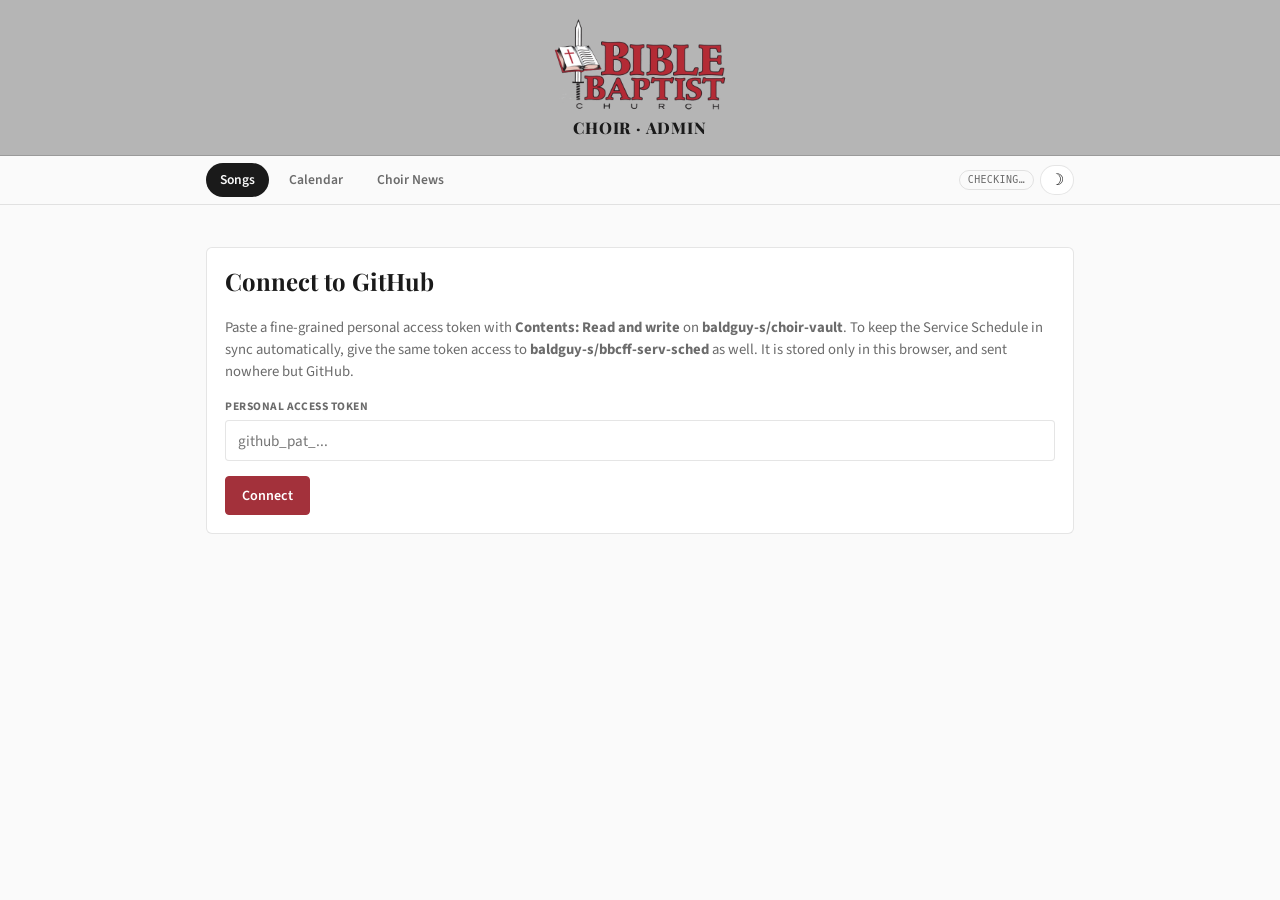
==== commit 81203ecc: "Sticky admin header, director contact panel, Upcoming filter, A-Z admin list Admin sticky header: - " ====
--- a/docs/choir-admin.html
+++ b/docs/choir-admin.html
@@ -18,6 +18,11 @@
   --red: #A3313B;
   --red-deep: #7E2530;
   --banner-gray: #B5B5B5;
+  /* Banner keeps these in dark mode: the logo's dark "CHURCH" lettering is part
+     of the image and vanishes against a dark banner. */
+  --banner-bg: #B5B5B5;
+  --banner-fg: #1A1A1A;
+  --banner-fg-soft: #3A3A3A;
   --ok: #2F6B3A;
   --ok-bg: #E7F3E9;
   --warn-bg: #FBEAEA;
@@ -54,8 +59,8 @@
 /* ---------- Banner (matches the public app + Service Schedule) ---------- */
 
 header.site {
-  background: var(--banner-gray);
-  color: var(--ink);
+  background: var(--banner-bg);
+  color: var(--banner-fg);
   padding: 18px 18px 14px;
   text-align: center;
   border-bottom: 1px solid rgba(0,0,0,0.15);
@@ -65,7 +70,9 @@
   font-family: var(--font-display);
   font-weight: 800; font-size: 1rem;
   margin: 2px 0 3px; letter-spacing: .05em; text-transform: uppercase;
-}
+  color: var(--banner-fg);
+}
+header.site p { margin: 0; font-size: .72rem; letter-spacing: .13em; text-transform: uppercase; color: var(--banner-fg-soft); }
 
 .sticky-bar { position: sticky; top: 0; z-index: 30; background: var(--paper); border-bottom: 1px solid var(--line); }
 .sticky-bar-inner { max-width: 900px; margin: 0 auto; padding: .45rem 1rem; display: flex; align-items: center; gap: .4rem; flex-wrap: wrap; }
@@ -159,6 +166,35 @@
   border: 1px solid var(--line); color: var(--slate); padding: .25rem .6rem; border-radius: 999px;
 }
 .tag-chip.active { background: var(--red); border-color: var(--red-deep); color: #fff; }
+.tag-chip.upcoming-chip { font-family: var(--font-body); font-weight: 700; border-color: var(--red); color: var(--red-deep); }
+.tag-chip.upcoming-chip.active { color: #fff; }
+
+/* A–Z groups, matching the public app so the two lists behave the same way */
+.list-tools { display: flex; align-items: center; gap: .5rem; margin-bottom: .7rem; flex-wrap: wrap; }
+.list-tools .count { font-family: var(--font-mono); font-size: .68rem; color: var(--slate); margin-left: auto; }
+
+.mini-btn {
+  background: none; border: 1px solid var(--line); color: var(--slate);
+  font-size: .72rem; font-weight: 600; padding: .25rem .55rem; border-radius: 999px;
+}
+.mini-btn:hover { color: var(--red-deep); border-color: var(--red); }
+
+.letter-groups { display: flex; flex-direction: column; gap: .4rem; }
+
+.letter-group { border: 1px solid var(--line); border-radius: var(--radius); background: var(--card); overflow: hidden; }
+
+.letter-head {
+  width: 100%; display: flex; align-items: center; gap: .7rem;
+  background: var(--card); border: none; padding: .6rem .9rem; text-align: left; color: var(--ink);
+}
+.letter-head:hover { background: var(--paper-dim); }
+.letter-head .letter { font-family: var(--font-display); font-weight: 800; font-size: 1.2rem; line-height: 1; color: var(--red); width: 1.4rem; }
+.letter-head .letter-count { font-family: var(--font-mono); font-size: .7rem; color: var(--slate); flex: 1; }
+.letter-head .twisty { font-family: var(--font-mono); font-size: .9rem; color: var(--slate); line-height: 1; }
+
+.letter-group.collapsed .letter-body { display: none; }
+.letter-body { border-top: 1px solid var(--line); padding: .4rem; }
+.letter-body .song-row:last-child { margin-bottom: 0; }
 
 .song-row {
   background: var(--card); border: 1px solid var(--line); border-left: 4px solid var(--banner-gray);
@@ -181,8 +217,28 @@
 
 /* ---------- Detail ---------- */
 
-.detail-header { display: flex; align-items: center; gap: .7rem; margin-bottom: 1.1rem; flex-wrap: wrap; }
-.detail-header h2 { font-family: var(--font-display); margin: 0; flex: 1; font-size: 1.3rem; min-width: 0; word-break: break-word; }
+/* Sticks below the tab bar so Back and the song title stay reachable while
+   scrolling a long song. --admin-bar-h is measured in JS because the tab bar
+   wraps to two rows on narrow screens. */
+.detail-header {
+  position: sticky;
+  top: var(--admin-bar-h, 3rem);
+  z-index: 20;
+  display: flex;
+  align-items: center;
+  gap: .7rem;
+  flex-wrap: nowrap;
+  background: var(--paper);
+  border-bottom: 1px solid var(--line);
+  margin: -1.1rem -1rem 1.1rem;   /* bleed past .wrap padding so nothing shows behind */
+  padding: .7rem 1rem;
+}
+.detail-header h2 {
+  font-family: var(--font-display);
+  margin: 0; flex: 1; min-width: 0; font-size: 1.15rem;
+  white-space: nowrap; overflow: hidden; text-overflow: ellipsis;
+}
+.detail-header .btn { flex-shrink: 0; }
 
 /* ---------- Track / sheet / link rows ---------- */
 
@@ -201,6 +257,7 @@
   .track-row { grid-template-columns: auto minmax(0,1fr) minmax(0,1.1fr) auto; }
   .sheet-row { grid-template-columns: auto minmax(0,1fr) minmax(0,1fr) auto; }
   .link-row  { grid-template-columns: minmax(0,1fr) minmax(0,1.3fr) auto; }
+  .dir-row   { grid-template-columns: auto minmax(0,1fr) minmax(0,1.4fr) 6.5rem auto; }
   .cal-song-row { grid-template-columns: auto minmax(0,1fr) 6rem minmax(0,1fr) auto; }
 }
 
@@ -332,19 +389,40 @@
 
 const SLOT_OPTIONS = ['', '1', '4'];
 
+/* Must match CALENDAR_DAYS_AHEAD in js/app.js so "Upcoming" means the same
+   thing in both places: the current service plus the next two weeks. */
+const CALENDAR_DAYS_AHEAD = 20;
+const UPCOMING_FILTER = '__upcoming';
+
+/* Contact field kinds — decide whether the public app makes the value tappable. */
+const CONTACT_TYPES = [
+  { value: 'text',  label: 'Text' },
+  { value: 'email', label: 'Email' },
+  { value: 'phone', label: 'Phone' },
+  { value: 'link',  label: 'Link' },
+];
+
 const GH_PLACEHOLDERS = (GH_OWNER === 'owner' || GH_REPO === 'repo');
 const THEME_KEY = 'choir_admin_theme';
 
 let STATE = {
   songs: [],
   songsSha: null,
-  calendar: { news: { subject: '', date: '', html: '', updated: '' }, services: [] },
+  calendar: {
+    news: { subject: '', date: '', html: '', updated: '' },
+    director: { name: '', note: '', fields: [] },
+    services: [],
+  },
   calSha: null,
   tab: 'songs',
   activeTag: null,
   searchQuery: '',
 };
 
+/* Which A–Z groups are open. Starts empty so the list opens collapsed, same as
+   the public app. Survives re-renders within the session. */
+let expandedLetters = new Set();
+
 const root = document.getElementById('app-root');
 const connPill = document.getElementById('conn-pill');
 const themeBtn = document.getElementById('theme-btn');
@@ -352,13 +430,19 @@
 init();
 
 async function init() {
+  if ('scrollRestoration' in history) history.scrollRestoration = 'manual';
+
   applyStoredTheme();
   themeBtn.addEventListener('click', toggleTheme);
+
+  syncBarHeight();
+  window.addEventListener('resize', syncBarHeight);
 
   document.querySelectorAll('.tab-btn').forEach(btn => {
     btn.addEventListener('click', () => {
       STATE.tab = btn.dataset.tab;
       renderTab();
+      scrollToTop();
     });
   });
 
@@ -423,6 +507,7 @@
 
 function renderPatGate(errorMsg) {
   syncTabButtons();
+  scrollToTop();
   root.innerHTML = `
     <div class="gate-card">
       <h2>Connect to GitHub</h2>
@@ -555,9 +640,23 @@
   const parsed = JSON.parse(file.content);
   STATE.calendar = {
     news: parsed.news || { subject: '', date: '', html: '', updated: '' },
+    director: normaliseDirector(parsed.director),
     services: parsed.services || [],
   };
   STATE.calSha = file.sha;
+}
+
+function normaliseDirector(d) {
+  const src = d || {};
+  return {
+    name: src.name || '',
+    note: src.note || '',
+    fields: Array.isArray(src.fields) ? src.fields.map(f => ({
+      label: (f && f.label) || '',
+      value: (f && f.value) || '',
+      type: (f && f.type) || 'text',
+    })) : [],
+  };
 }
 
 /* Retries once on 409/422, which means the file changed since we loaded it
@@ -615,44 +714,79 @@
    Songs tab
    ================================================================ */
 
+function matchingAdminSongs() {
+  const q = (STATE.searchQuery || '').trim().toLowerCase();
+  const keys = STATE.activeTag === UPCOMING_FILTER ? upcomingSongKeys() : null;
+
+  return STATE.songs.filter(s => {
+    if (STATE.activeTag === UPCOMING_FILTER) {
+      if (!isUpcomingSong(s, keys)) return false;
+    } else if (STATE.activeTag && !(s.tags || []).includes(STATE.activeTag)) {
+      return false;
+    }
+    if (!q) return true;
+    return s.title.toLowerCase().includes(q)
+      || (s.tags || []).some(t => t.toLowerCase().includes(q))
+      || (s.notes || '').toLowerCase().includes(q)
+      || (s.lyrics || '').toLowerCase().includes(q);
+  });
+}
+
 function renderSongList() {
   const allTags = Array.from(new Set(STATE.songs.flatMap(s => s.tags || []))).sort();
-
-  let filtered = STATE.songs;
-  if (STATE.activeTag) filtered = filtered.filter(s => (s.tags || []).includes(STATE.activeTag));
-  if (STATE.searchQuery) {
-    const q = STATE.searchQuery.toLowerCase();
-    filtered = filtered.filter(s =>
-      s.title.toLowerCase().includes(q) ||
-      (s.tags || []).some(t => t.toLowerCase().includes(q)) ||
-      (s.notes || '').toLowerCase().includes(q));
-  }
-  filtered = filtered.slice().sort((a, b) => a.title.localeCompare(b.title));
+  const filtered = matchingAdminSongs();
+  const groups = groupByLetter(filtered);
+  const searching = !!(STATE.searchQuery || '').trim();
+  const upcomingCount = STATE.songs.filter(s => isUpcomingSong(s)).length;
 
   let html = `
     <div class="toolbar">
-      <input type="search" id="search-input" placeholder="Search songs, tags or notes…" value="${escapeAttr(STATE.searchQuery)}">
+      <input type="search" id="search-input" placeholder="Search songs, tags, notes or lyrics…" value="${escapeAttr(STATE.searchQuery)}">
       <button class="btn" id="add-song-btn">+ Add song</button>
+    </div>
+    <div class="tag-row">
+      <button class="tag-chip ${!STATE.activeTag ? 'active' : ''}" data-tag="">All</button>
+      <button class="tag-chip upcoming-chip ${STATE.activeTag === UPCOMING_FILTER ? 'active' : ''}" data-tag="${UPCOMING_FILTER}">&#9834; Upcoming${upcomingCount ? ` (${upcomingCount})` : ''}</button>
+      ${allTags.map(t => `<button class="tag-chip ${STATE.activeTag === t ? 'active' : ''}" data-tag="${escapeAttr(t)}">${escapeHtml(t)}</button>`).join('')}
+    </div>
+    <div class="list-tools">
+      <button class="mini-btn" id="expand-all-btn">Expand all</button>
+      <button class="mini-btn" id="collapse-all-btn">Collapse all</button>
+      <span class="count">${filtered.length} of ${STATE.songs.length} song${STATE.songs.length === 1 ? '' : 's'}</span>
     </div>`;
 
-  if (allTags.length) {
-    html += `<div class="tag-row">
-      <button class="tag-chip ${!STATE.activeTag ? 'active' : ''}" data-tag="">All</button>
-      ${allTags.map(t => `<button class="tag-chip ${STATE.activeTag === t ? 'active' : ''}" data-tag="${escapeAttr(t)}">${escapeHtml(t)}</button>`).join('')}
-    </div>`;
-  }
-
-  if (!filtered.length) {
-    html += `<div class="empty-state"><div class="big">No songs</div><div>Add one to get started.</div></div>`;
+  if (!groups.length) {
+    let msg;
+    if (!STATE.songs.length) {
+      msg = `<div class="big">No songs</div><div>Add one to get started.</div>`;
+    } else if (STATE.activeTag === UPCOMING_FILTER && !searching) {
+      msg = `<div class="big">Nothing scheduled yet</div><div>Songs you add to the calendar for the next three weeks show up here.</div>`;
+    } else {
+      msg = `<div class="big">No matches</div><div>Try a different search or filter.</div>`;
+    }
+    html += `<div class="empty-state">${msg}</div>`;
   } else {
-    html += filtered.map(song => `
-      <div class="song-row" data-id="${escapeAttr(song.id)}">
-        <div class="info">
-          <div class="title">${escapeHtml(song.title)}${song.preRelease ? '<span class="pre-badge">Pre-release</span>' : ''}</div>
-          <div class="counts">${(song.tracks || []).length} track(s) &middot; ${(song.sheetMusic || []).length} file(s) &middot; ${(song.links || []).length} link(s)</div>
-        </div>
-        <div class="chev">&rsaquo;</div>
-      </div>`).join('');
+    html += `<div class="letter-groups">` + groups.map(([letter, list]) => {
+      const open = searching || STATE.activeTag === UPCOMING_FILTER || expandedLetters.has(letter);
+      return `
+        <div class="letter-group ${open ? '' : 'collapsed'}" data-letter="${escapeAttr(letter)}">
+          <button class="letter-head" type="button">
+            <span class="letter">${escapeHtml(letter)}</span>
+            <span class="letter-count">${list.length} song${list.length === 1 ? '' : 's'}</span>
+            <span class="twisty">${open ? '&ndash;' : '+'}</span>
+          </button>
+          <div class="letter-body">
+            ${list.map(song => `
+              <div class="song-row" data-id="${escapeAttr(song.id)}">
+                <div class="info">
+                  <div class="title">${escapeHtml(song.title)}${song.preRelease ? '<span class="pre-badge">Pre-release</span>' : ''}</div>
+                  <div class="counts">${(song.tracks || []).length} track(s) &middot; ${(song.sheetMusic || []).length} file(s) &middot; ${(song.links || []).length} link(s)</div>
+                </div>
+                <div class="chev">&rsaquo;</div>
+              </div>`).join('')}
+          </div>
+        </div>`;
+    }).join('') + `</div>`;
   }
 
   root.innerHTML = html;
@@ -666,13 +800,80 @@
     el.selectionStart = el.selectionEnd = el.value.length;
   });
 
-  document.getElementById('add-song-btn').addEventListener('click', renderAddSongForm);
+  document.getElementById('add-song-btn').addEventListener('click', () => renderAddSongForm());
+  document.getElementById('expand-all-btn').addEventListener('click', () => {
+    groupByLetter(matchingAdminSongs()).forEach(([l]) => expandedLetters.add(l));
+    renderSongList();
+  });
+  document.getElementById('collapse-all-btn').addEventListener('click', () => {
+    expandedLetters.clear();
+    renderSongList();
+  });
+
   document.querySelectorAll('.tag-chip').forEach(chip => {
     chip.addEventListener('click', () => { STATE.activeTag = chip.dataset.tag || null; renderSongList(); });
   });
+
+  document.querySelectorAll('.letter-group').forEach(group => {
+    group.querySelector('.letter-head').addEventListener('click', () => {
+      const letter = group.dataset.letter;
+      const nowCollapsed = !group.classList.contains('collapsed');
+      group.classList.toggle('collapsed', nowCollapsed);
+      group.querySelector('.twisty').innerHTML = nowCollapsed ? '+' : '&ndash;';
+      if (nowCollapsed) expandedLetters.delete(letter);
+      else expandedLetters.add(letter);
+    });
+  });
+
   document.querySelectorAll('.song-row').forEach(row => {
     row.addEventListener('click', () => renderSongDetail(row.dataset.id));
   });
+}
+
+/* ---- Letter grouping + Upcoming, mirroring the public app ---- */
+
+function groupByLetter(songs) {
+  const groups = new Map();
+  songs.slice().sort((a, b) => a.title.localeCompare(b.title)).forEach(song => {
+    const letter = letterFor(song.title);
+    if (!groups.has(letter)) groups.set(letter, []);
+    groups.get(letter).push(song);
+  });
+  return Array.from(groups.keys())
+    .sort((a, b) => (a === '#' ? 1 : b === '#' ? -1 : a.localeCompare(b)))
+    .map(k => [k, groups.get(k)]);
+}
+
+function letterFor(title) {
+  const ch = String(title || '').trim().charAt(0).toUpperCase();
+  return /[A-Z]/.test(ch) ? ch : '#';
+}
+
+/* The same rolling window the public calendar uses, so "Upcoming" rotates with it. */
+function upcomingServices() {
+  const today = todayStr();
+  const cutoff = addDays(today, CALENDAR_DAYS_AHEAD);
+  return (STATE.calendar.services || []).filter(s => s && s.date && s.date >= today && s.date <= cutoff);
+}
+
+function upcomingSongKeys() {
+  const ids = new Set();
+  const titles = new Set();
+  upcomingServices().forEach(svc => {
+    (svc.songs || []).forEach(entry => {
+      if (!entry) return;
+      if (entry.songId) ids.add(entry.songId);
+      else if (entry.title) titles.add(String(entry.title).trim().toLowerCase());
+    });
+  });
+  return { ids, titles };
+}
+
+/* keys is an optional precomputed cache. Guard its shape: passing this straight
+   to Array.filter would hand us the element index as the second argument. */
+function isUpcomingSong(song, keys) {
+  const k = keys && keys.ids ? keys : upcomingSongKeys();
+  return k.ids.has(song.id) || k.titles.has(String(song.title).trim().toLowerCase());
 }
 
 function renderAddSongForm() {
@@ -695,7 +896,9 @@
       <div class="save-status" id="create-status"></div>
     </div>`;
 
-  document.getElementById('back-btn').addEventListener('click', renderSongList);
+  scrollToTop();
+
+  document.getElementById('back-btn').addEventListener('click', () => { renderSongList(); scrollToTop(); });
   document.getElementById('create-song-btn').addEventListener('click', async () => {
     const statusEl = document.getElementById('create-status');
     const title = document.getElementById('new-title').value.trim();
@@ -745,7 +948,7 @@
   root.innerHTML = `
     <div class="detail-header">
       <button class="btn plain" id="back-btn">&larr; Back</button>
-      <h2>${escapeHtml(song.title)}</h2>
+      <h2 title="${escapeAttr(song.title)}">${escapeHtml(song.title)}</h2>
     </div>
 
     <div class="section-card">
@@ -842,12 +1045,13 @@
       <div class="save-status" id="delete-status"></div>
     </div>`;
 
-  document.getElementById('back-btn').addEventListener('click', renderSongList);
+  document.getElementById('back-btn').addEventListener('click', () => { renderSongList(); scrollToTop(); });
   wireInfoSave(song);
   renderTracks(song);
   renderSheets(song);
   renderLinks(song);
   wireDeleteSong(song);
+  scrollToTop();
 }
 
 function wireInfoSave(song) {
@@ -1395,6 +1599,7 @@
       ? `Song deleted, but ${failed} file(s) could not be removed — check the repo.`
       : 'Song and all of its files deleted.', !!failed);
     renderSongList();
+    scrollToTop();
   });
 }
 
@@ -1840,6 +2045,8 @@
 
 function renderNewsTab() {
   const news = STATE.calendar.news || { subject: '', date: '', html: '', updated: '' };
+  STATE.calendar.director = normaliseDirector(STATE.calendar.director);
+  const director = STATE.calendar.director;
 
   root.innerHTML = `
     <div class="section-card">
@@ -1867,6 +2074,29 @@
         <button class="btn plain" id="clear-news-btn">Clear news</button>
       </div>
       <div class="save-status" id="news-status">${news.updated ? 'Last saved ' + escapeHtml(formatDateTime(news.updated)) : ''}</div>
+    </div>
+
+    <div class="section-card">
+      <h3>Contact The Director <span class="h3-note">Its own panel in the choir app's left column.</span></h3>
+      <div class="field-row">
+        <label for="dir-name">Name</label>
+        <input type="text" id="dir-name" value="${escapeAttr(director.name || '')}" placeholder="Bro. David Smith">
+      </div>
+      <div class="field-label">Contact fields</div>
+      <div id="dir-fields"></div>
+      <div class="add-block">
+        <button class="btn secondary small" id="dir-add-field">+ Add field</button>
+        <div class="field-hint">
+          Label and value are yours to name. The kind decides how it behaves in the app:
+          Email opens a mail app, Phone dials, Link opens in a new tab, Text just displays.
+        </div>
+      </div>
+      <div class="field-row" style="margin-top:1rem">
+        <label for="dir-note">Note</label>
+        <textarea id="dir-note" placeholder="Best reached weekday evenings.">${escapeHtml(director.note || '')}</textarea>
+      </div>
+      <button class="btn" id="save-dir-btn">Save contact info</button>
+      <div class="save-status" id="dir-status"></div>
     </div>`;
 
   const bodyEl = document.getElementById('news-body');
@@ -1905,6 +2135,36 @@
     }
   });
 
+  renderDirectorFields();
+
+  document.getElementById('dir-add-field').addEventListener('click', () => {
+    /* Keep unsaved edits when the list re-renders. */
+    readDirectorFieldsFromDom();
+    STATE.calendar.director.fields.push({ label: '', value: '', type: 'text' });
+    renderDirectorFields();
+  });
+
+  document.getElementById('save-dir-btn').addEventListener('click', async () => {
+    const statusEl = document.getElementById('dir-status');
+    const prev = JSON.parse(JSON.stringify(STATE.calendar.director));
+    readDirectorFieldsFromDom();
+    STATE.calendar.director.name = document.getElementById('dir-name').value.trim();
+    STATE.calendar.director.note = document.getElementById('dir-note').value.trim();
+    /* Drop rows left completely blank rather than saving empty clutter. */
+    STATE.calendar.director.fields = STATE.calendar.director.fields
+      .filter(f => f.label.trim() || f.value.trim());
+
+    setStatus(statusEl, 'Saving…');
+    try {
+      await saveCalendarFile('Update director contact info');
+      setStatus(statusEl, 'Saved.', 'ok');
+      renderDirectorFields();
+    } catch (err) {
+      STATE.calendar.director = prev;
+      setStatus(statusEl, err.message, 'err');
+    }
+  });
+
   document.getElementById('clear-news-btn').addEventListener('click', async () => {
     if (!confirm('Clear the Choir News panel in the app?')) return;
     const statusEl = document.getElementById('news-status');
@@ -1922,6 +2182,68 @@
   });
 }
 
+/* ---- Director contact fields ---- */
+
+function renderDirectorFields() {
+  const el = document.getElementById('dir-fields');
+  if (!el) return;
+  const fields = STATE.calendar.director.fields;
+
+  if (!fields.length) {
+    el.innerHTML = `<div class="tbd-note">No contact fields yet.</div>`;
+    return;
+  }
+
+  el.innerHTML = fields.map((f, i) => `
+    <div class="item-row dir-row" data-index="${i}">
+      <div class="reorder-btns">
+        <button class="btn plain tiny dir-up" ${i === 0 ? 'disabled' : ''} title="Move up">&uarr;</button>
+        <button class="btn plain tiny dir-down" ${i === fields.length - 1 ? 'disabled' : ''} title="Move down">&darr;</button>
+      </div>
+      <input type="text" class="inline-input dir-label" value="${escapeAttr(f.label)}" placeholder="Label (e.g. Email)" aria-label="Field label">
+      <input type="text" class="inline-input dir-value" value="${escapeAttr(f.value)}" placeholder="Value" aria-label="Field value">
+      <select class="inline-select dir-type" aria-label="Field kind">
+        ${CONTACT_TYPES.map(t => `<option value="${t.value}" ${f.type === t.value ? 'selected' : ''}>${escapeHtml(t.label)}</option>`).join('')}
+      </select>
+      <div class="row-actions"><button class="btn danger small dir-remove">Remove</button></div>
+    </div>`).join('');
+
+  el.querySelectorAll('.dir-row').forEach(row => {
+    const i = parseInt(row.dataset.index, 10);
+    row.querySelector('.dir-remove').addEventListener('click', () => {
+      readDirectorFieldsFromDom();
+      STATE.calendar.director.fields.splice(i, 1);
+      renderDirectorFields();
+    });
+    row.querySelector('.dir-up').addEventListener('click', () => moveDirectorField(i, i - 1));
+    row.querySelector('.dir-down').addEventListener('click', () => moveDirectorField(i, i + 1));
+  });
+}
+
+function moveDirectorField(from, to) {
+  const fields = STATE.calendar.director.fields;
+  if (to < 0 || to >= fields.length) return;
+  readDirectorFieldsFromDom();
+  const [item] = fields.splice(from, 1);
+  fields.splice(to, 0, item);
+  renderDirectorFields();
+}
+
+/* Pulls what's currently typed into STATE before any re-render, so reordering or
+   adding a row can't discard edits that haven't been saved yet. */
+function readDirectorFieldsFromDom() {
+  const rows = document.querySelectorAll('.dir-row');
+  if (!rows.length) return;
+  rows.forEach(row => {
+    const i = parseInt(row.dataset.index, 10);
+    const f = STATE.calendar.director.fields[i];
+    if (!f) return;
+    f.label = row.querySelector('.dir-label').value;
+    f.value = row.querySelector('.dir-value').value;
+    f.type = row.querySelector('.dir-type').value;
+  });
+}
+
 /* ================================================================
    HTML sanitizer (mirrors js/app.js)
    ================================================================ */
@@ -1990,6 +2312,12 @@
   return `${d.getFullYear()}-${pad2(d.getMonth() + 1)}-${pad2(d.getDate())}`;
 }
 
+function addDays(dateStr, days) {
+  const [y, m, d] = String(dateStr).split('-').map(Number);
+  const dt = new Date(y, m - 1, d + days);
+  return `${dt.getFullYear()}-${pad2(dt.getMonth() + 1)}-${pad2(dt.getDate())}`;
+}
+
 function nextSundayStr() {
   const d = new Date();
   d.setDate(d.getDate() + ((7 - d.getDay()) % 7));
@@ -2065,6 +2393,31 @@
 }
 function escapeAttr(str) { return escapeHtml(str); }
 
+/* Feeds the real tab-bar height to CSS so the sticky song header sits directly
+   below it, including when the bar wraps to two rows on a narrow screen. */
+function syncBarHeight() {
+  const bar = document.querySelector('.sticky-bar');
+  if (!bar) return;
+  document.documentElement.style.setProperty('--admin-bar-h', bar.offsetHeight + 'px');
+}
+
+/* Instant jump to the top, used when moving between views. In-place refreshes
+   (a track upload, a calendar edit) deliberately don't call this, so you aren't
+   yanked away from the row you're working on. */
+function scrollToTop() {
+  const jump = () => {
+    try {
+      window.scrollTo({ top: 0, left: 0, behavior: 'instant' });
+    } catch {
+      window.scrollTo(0, 0);
+    }
+    if (document.documentElement) document.documentElement.scrollTop = 0;
+    if (document.body) document.body.scrollTop = 0;
+  };
+  jump();
+  requestAnimationFrame(jump);
+}
+
 function setStatus(el, msg, cls) {
   if (!el) return;
   el.textContent = msg;
